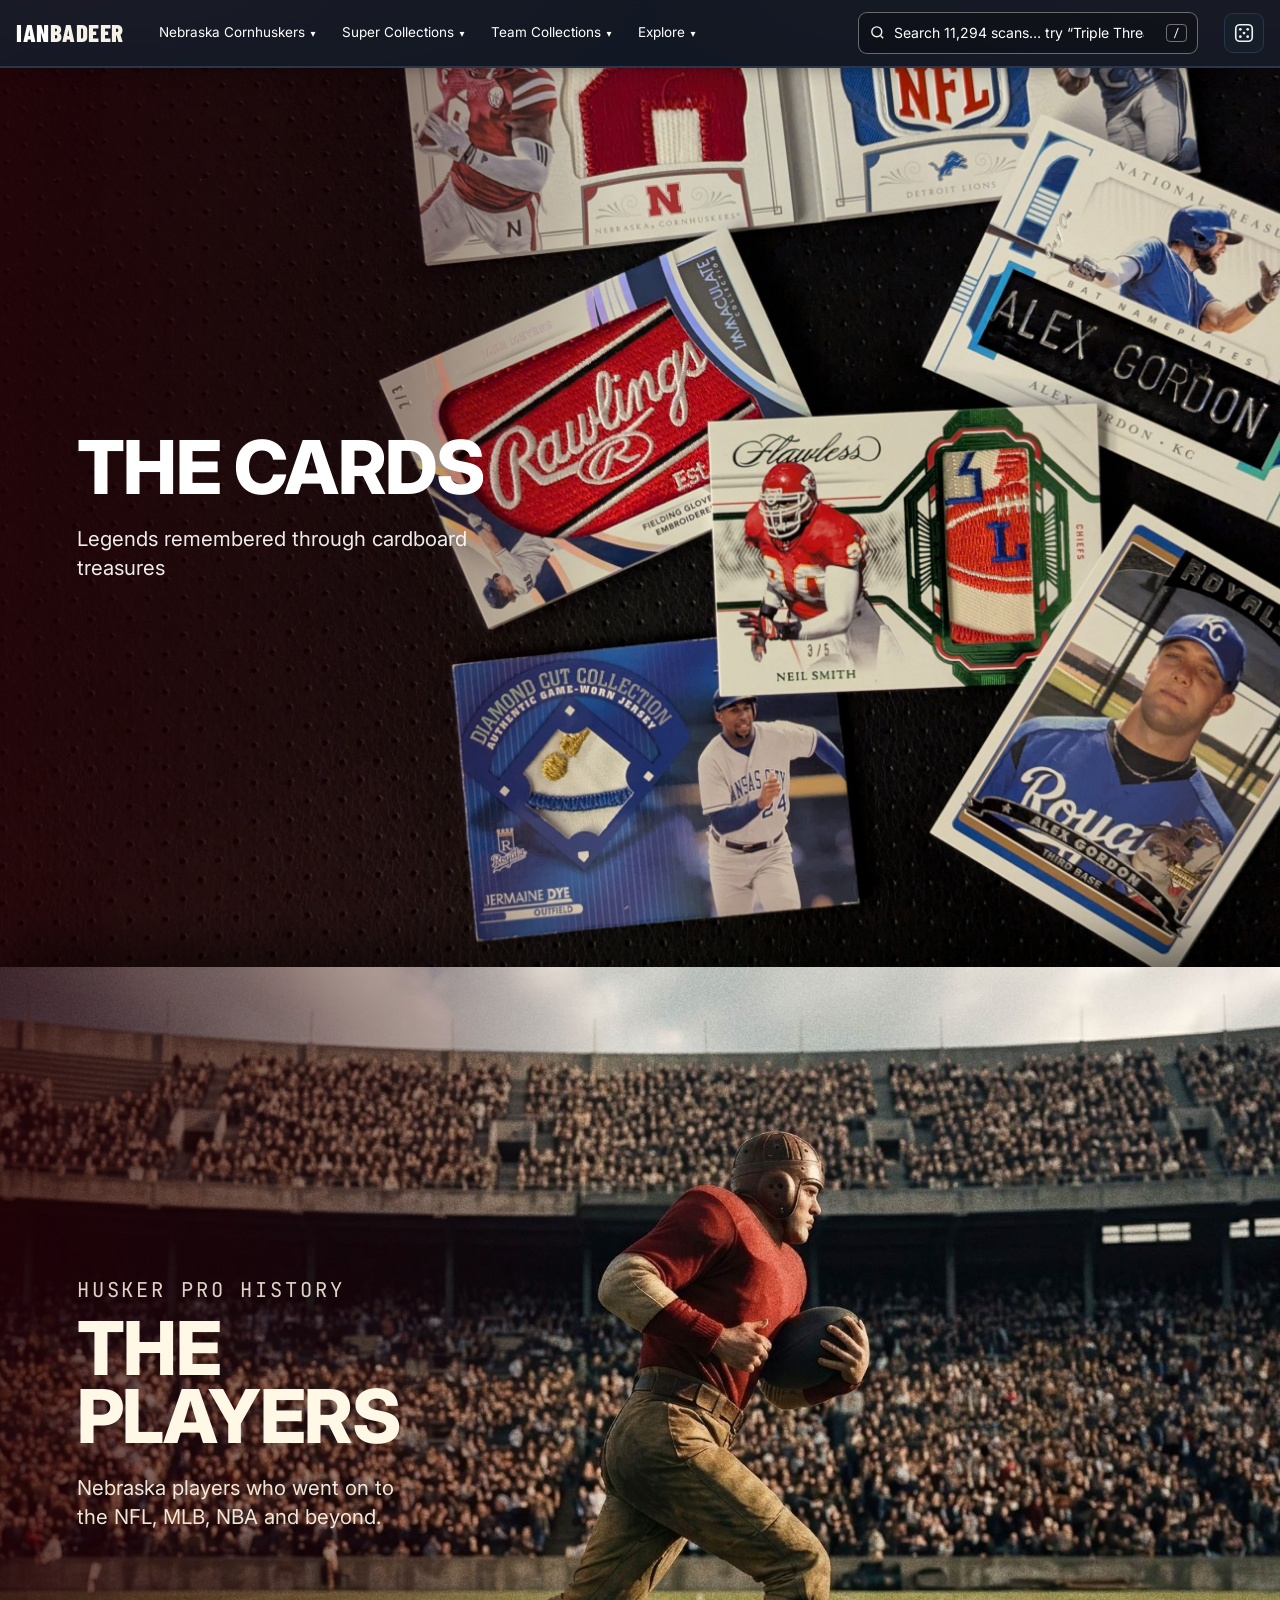
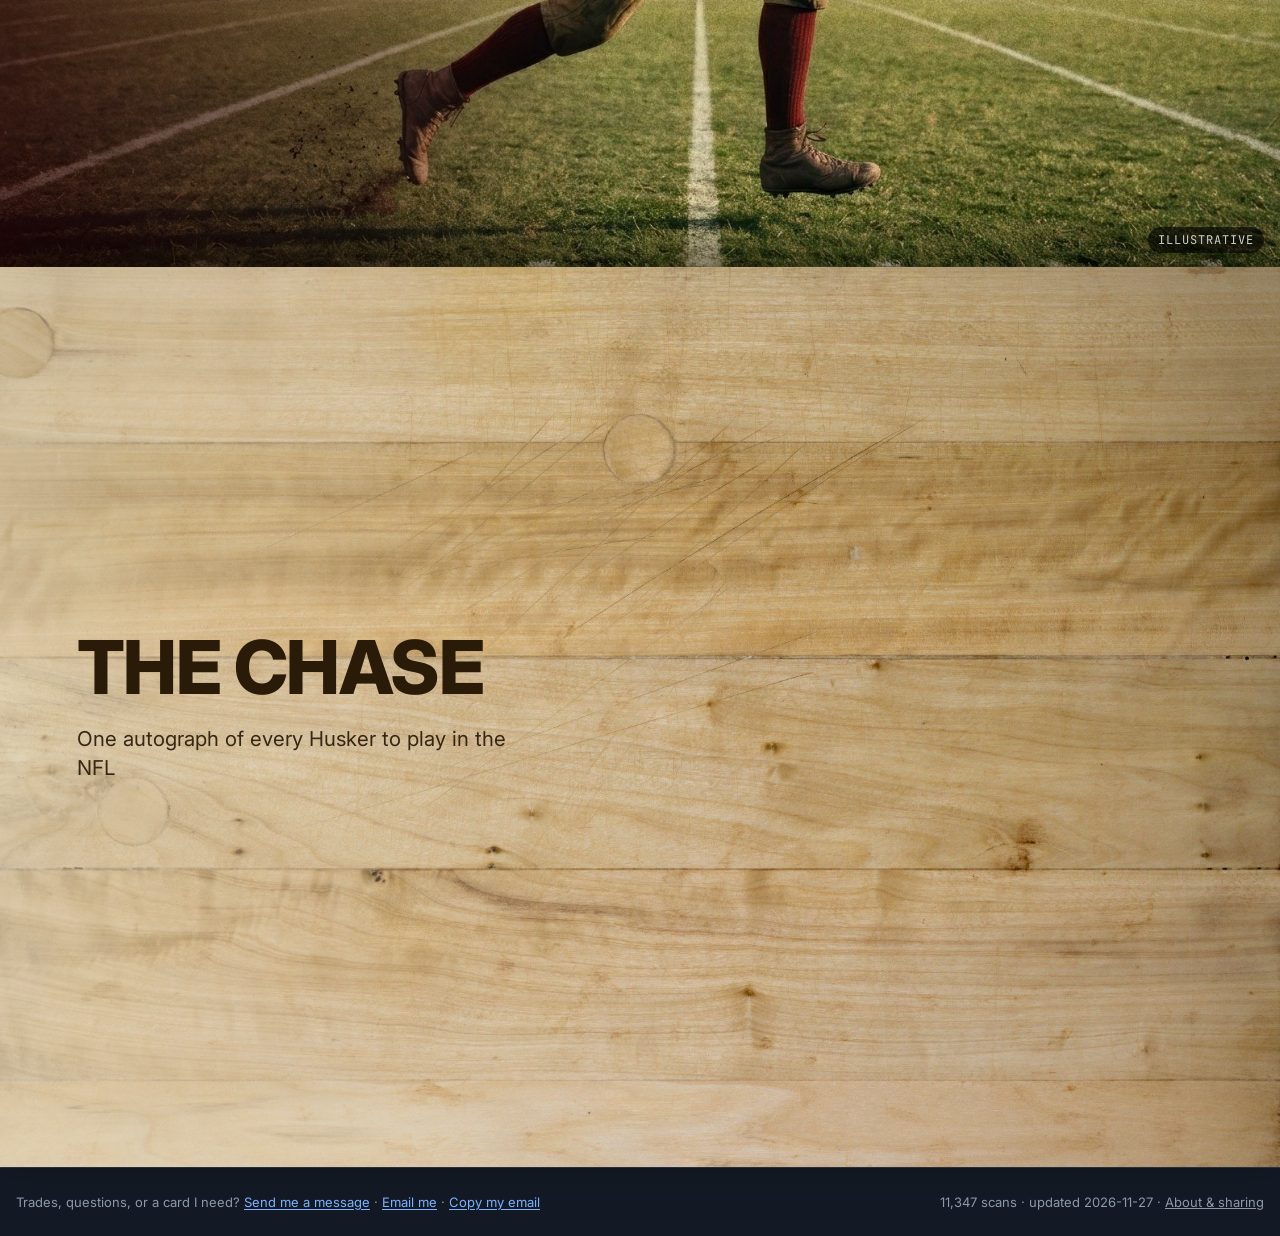
==== index.html @ 50930c46 "Cards tile: sharper photo from Ian's 5649x3020 original (3400px wide) Co-Authored-By: Claude Sonnet " ====
<!doctype html>
<html lang="en" translate="no">
<head>
<meta charset="utf-8">
<script>
  // Every page of the site is this same page at its own address (/player/ricky-simmons/ …), so files load from the
  // site's folder: the root at ianbadeer.com, /cardcollection-site/ on GitHub's address.
  document.write('<base href="' + (location.pathname.indexOf("/cardcollection-site/") === 0 ? "/cardcollection-site/" : "/") + '">');
</script>
<meta name="referrer" content="no-referrer">
<meta name="robots" content="noai, noimageai">
<meta name="viewport" content="width=device-width, initial-scale=1, viewport-fit=cover">
<title>IanBadeer.com</title>
<meta name="description" content="Thousands of high-resolution scans from Ian Badeer's Alex Gordon, Jermaine Dye, Royals and Nebraska Cornhuskers card collections.">
<!-- Link previews (texts, Facebook, Instagram, X). At the ianbadeer.com switch, change these addresses too. -->
<meta property="og:type" content="website">
<meta property="og:site_name" content="IanBadeer.com">
<meta property="og:title" content="IanBadeer.com · Card collection">
<meta property="og:description" content="Thousands of high-resolution scans from Ian Badeer's Alex Gordon and Jermaine Dye Super Collections, and his Nebraska Cornhuskers and Kansas City Royals collections.">
<meta property="og:url" content="https://thatsgoldjerry-900.github.io/cardcollection-site/">
<meta property="og:image" content="https://thatsgoldjerry-900.github.io/cardcollection-site/assets/preview.jpg">
<meta property="og:image:width" content="1200">
<meta property="og:image:height" content="630">
<meta property="og:image:alt" content="IanBadeer.com card collection">
<meta name="twitter:card" content="summary_large_image">
<meta name="theme-color" content="#0a0c12">
<link rel="preconnect" href="https://fonts.googleapis.com">
<link rel="preconnect" href="https://fonts.gstatic.com" crossorigin>
<link rel="preconnect" href="https://lh3.googleusercontent.com">
<link rel="stylesheet" href="https://fonts.googleapis.com/css2?family=Barlow+Condensed:wght@600;700;800&family=Inter:wght@400;500;600&family=JetBrains+Mono:wght@400;500&family=Schibsted+Grotesk:wght@600;700;800&display=swap">
<link rel="preload" href="data/catalog.json" as="fetch" crossorigin>
<link rel="stylesheet" href="assets/style.css?v=20261128p69">
</head>
<body>
<div class="page-bg" aria-hidden="true"><i class="pb-lit"></i></div>
<header class="top">
  <div class="top-in">
    <a class="logo" href="#/">Ian<span>Badeer</span></a>
    <nav class="nav" id="nav" aria-label="Collections"><!-- the menu as it is today, so the header doesn't jump while the site loads; app.js rebuilds it --><button type="button" class="dd-btn" id="dd-btn" data-menu="dd-menu" aria-expanded="false" aria-controls="dd-menu">Nebraska Cornhuskers <span aria-hidden="true">▾</span></button><button type="button" class="dd-btn" data-menu="dd-menu-super" aria-expanded="false" aria-controls="dd-menu-super">Super Collections <span aria-hidden="true">▾</span></button><button type="button" class="dd-btn" data-menu="dd-menu-team" aria-expanded="false" aria-controls="dd-menu-team">Team Collections <span aria-hidden="true">▾</span></button><button type="button" class="dd-btn" data-menu="dd-menu-explore" aria-expanded="false" aria-controls="dd-menu-explore">Explore <span aria-hidden="true">▾</span></button></nav>
    <form class="search" id="search-form" role="search">
      <label for="q" class="sr">Search every card</label>
      <svg viewBox="0 0 24 24" aria-hidden="true"><circle cx="11" cy="11" r="7"/><path d="m20 20-3.5-3.5"/></svg>
      <input id="q" type="search" placeholder="Search 9,000+ cards… try “Triple Threads”" autocomplete="off">
      <kbd>/</kbd>
    </form>
    <a class="picks-link" id="picks-link" href="#/picks" hidden title="My picks"><svg viewBox="0 0 24 24" aria-hidden="true"><path d="M12 3.6l2.6 5.3 5.8.8-4.2 4.1 1 5.8-5.2-2.7-5.2 2.7 1-5.8L3.6 9.7l5.8-.8z"/></svg><b>0</b></a>
    <button type="button" class="dice" id="dice" aria-label="Show me a random card" title="Random card">
      <svg viewBox="0 0 24 24" aria-hidden="true"><rect x="3" y="3" width="18" height="18" rx="4.5"/><circle cx="8" cy="8" r="1.5"/><circle cx="16" cy="8" r="1.5"/><circle cx="12" cy="12" r="1.5"/><circle cx="8" cy="16" r="1.5"/><circle cx="16" cy="16" r="1.5"/></svg>
    </button>
  </div>
</header>
<!-- Phones: once the header scrolls away, this slim bar stays at the top: home, the collection you're in, the search box, random card. -->
<nav class="mbar" id="mbar" aria-label="Quick menu">
  <a class="mb-b" href="#/" aria-label="Home"><svg viewBox="0 0 24 24" aria-hidden="true"><path d="M4 11.2 12 4.5l8 6.7M6.5 9.5V19.5h4.2v-5.2h2.6v5.2h4.2V9.5"/></svg></a>
  <a class="mb-b mb-cat" id="mb-cat" href="#/" hidden></a>
  <button type="button" class="mb-b mb-dice" id="mb-dice" aria-label="Show me a random card"><svg viewBox="0 0 24 24" aria-hidden="true"><rect x="3" y="3" width="18" height="18" rx="4.5"/><circle cx="8" cy="8" r="1.5"/><circle cx="16" cy="8" r="1.5"/><circle cx="12" cy="12" r="1.5"/><circle cx="8" cy="16" r="1.5"/><circle cx="16" cy="16" r="1.5"/></svg></button>
</nav>
<main id="app" tabindex="-1">
<div class="wrap sk" id="sk" aria-busy="true" aria-label="Loading the collection">
  <section class="hero">
    <div>
      <h1>Alex Gordon &amp; Jermaine Dye <em>super collector</em></h1>
    </div>
    <figure class="hero-ph"><img alt="Alex Gordon (left) and Ian Badeer (right) in Nebraska gear" src="assets/hero.webp" srcset="assets/hero-560.webp 560w, assets/hero.webp 1024w" sizes="(max-width: 800px) 320px, 560px"></figure>
  </section>
  <section class="stats"><div class="stat"><span class="sk-b sk-num"></span><span class="sk-b sk-lbl"></span></div><div class="stat"><span class="sk-b sk-num"></span><span class="sk-b sk-lbl"></span></div><div class="stat"><span class="sk-b sk-num"></span><span class="sk-b sk-lbl"></span></div><div class="stat"><span class="sk-b sk-num"></span><span class="sk-b sk-lbl"></span></div><div class="stat"><span class="sk-b sk-num"></span><span class="sk-b sk-lbl"></span></div></section>
  <div class="band"><div class="sec-h"><h2>Newest additions</h2></div><div class="sk-row"><span class="sk-b sk-card"></span><span class="sk-b sk-card"></span><span class="sk-b sk-card"></span><span class="sk-b sk-card"></span><span class="sk-b sk-card"></span><span class="sk-b sk-card"></span><span class="sk-b sk-card"></span><span class="sk-b sk-card"></span></div></div>
</div>
<script>
  // Not the home page: show a plain page outline instead of the home layout.
  if (!/^#?\/?$/.test(location.hash)) document.getElementById("sk").innerHTML = '<span class="sk-b sk-title"></span><span class="sk-b sk-line"></span><span class="sk-b sk-line short"></span><div class="sk-grid"><span class="sk-b sk-card"></span><span class="sk-b sk-card"></span><span class="sk-b sk-card"></span><span class="sk-b sk-card"></span><span class="sk-b sk-card"></span><span class="sk-b sk-card"></span><span class="sk-b sk-card"></span><span class="sk-b sk-card"></span><span class="sk-b sk-card"></span><span class="sk-b sk-card"></span><span class="sk-b sk-card"></span><span class="sk-b sk-card"></span><span class="sk-b sk-card"></span><span class="sk-b sk-card"></span><span class="sk-b sk-card"></span><span class="sk-b sk-card"></span></div>';
</script>
</main>
<footer class="foot" id="foot"></footer>

<div class="viewer" id="viewer" hidden role="dialog" aria-modal="true" aria-label="Card viewer">
  <div class="v-top">
    <button type="button" id="v-back" class="v-ic" aria-label="Back to the cards"><svg viewBox="0 0 24 24" aria-hidden="true"><path d="M15 5l-7 7 7 7"/></svg></button>
    <div class="v-mid"><b id="v-name"></b><span id="v-bio" class="v-bio" hidden>Tap/Click Name to See Bio</span><span id="v-pos"></span></div>
    <div class="v-tools">
      <button type="button" id="v-pick" class="v-ic" aria-label="Add to my picks" aria-pressed="false" hidden><svg viewBox="0 0 24 24" aria-hidden="true"><path d="M12 3.6l2.6 5.3 5.8.8-4.2 4.1 1 5.8-5.2-2.7-5.2 2.7 1-5.8L3.6 9.7l5.8-.8z"/></svg></button>
      <button type="button" id="v-copy" class="v-ic" aria-label="Copy link"><svg viewBox="0 0 24 24" aria-hidden="true"><path d="M10 14a4 4 0 0 0 5.7 0l3-3a4 4 0 0 0-5.7-5.7l-1 1M14 10a4 4 0 0 0-5.7 0l-3 3a4 4 0 0 0 5.7 5.7l1-1"/></svg></button>
      <button type="button" id="v-save" class="v-ic" aria-label="Save image"><svg viewBox="0 0 24 24" aria-hidden="true"><path d="M12 4v11M7 10l5 5 5-5M5 20h14"/></svg></button>
    </div>
  </div>
  <div class="v-bar">
    <div class="v-title" id="v-title"></div>
    <div id="v-have" class="v-have" hidden></div>
    <div id="v-more" class="v-more"></div>
    <div class="v-actions">
      <button type="button" id="v-flip" class="btn" hidden>Show back</button>
      <button type="button" id="v-read" class="btn" hidden aria-expanded="false" aria-controls="v-text">📖 Read the back</button>
      <button type="button" id="v-close" class="btn icon" aria-label="Close">✕</button>
    </div>
  </div>
  <button type="button" class="v-nav prev" id="v-prev" aria-label="Previous card">‹</button>
  <div class="v-stage" id="v-stage"><div class="v-aura" id="v-aura" aria-hidden="true" hidden></div><img id="v-img" alt=""><img id="v-img2" alt="" hidden></div>
  <button type="button" class="v-nav next" id="v-next" aria-label="Next card">›</button>
  <section class="v-text" id="v-text" hidden aria-label="Card back text"></section>
  <div class="v-meta" id="v-meta"></div>
</div>
<script src="assets/app.js?v=20261128w105"></script>
</body>
</html>
---- assets/style.css ----
/* The Vault: a dark gallery that lets the scans carry the color. */
:root{--z:1;
  /* Three layers, each a step lighter: page background, bands and title bar, panels. */
  --bg:#090c11; --band:#0f141c; --head:#131a25; --panel:#161e2a; --panel-2:#1e2836; --line:#29354a; --fg:#eef1f5; --mu:#8f99aa;
  --acc:#7fb2ff; --acc-ink:#0b1220; --royal:#2f6fd6; --husker:#e0283f; --lions:#2b8fd0; --gold:#d4b05a; --good:#5cc98a;
  --f-d:"Barlow Condensed","Arial Narrow",Arial,sans-serif;
  --f-b:Inter,system-ui,-apple-system,"Segoe UI",Roboto,sans-serif;
  --f-m:"JetBrains Mono",ui-monospace,Menlo,Consolas,monospace;
  --gut:max(16px,env(safe-area-inset-left,0px));
  color-scheme:dark;
}
*{box-sizing:border-box}
html{scroll-padding-top:80px}
body{margin:0;background:var(--bg);overflow-x:clip;color:var(--fg);font:15px/1.55 var(--f-b);-webkit-font-smoothing:antialiased}
a{color:inherit}
img{max-width:100%;display:block}
button{font:inherit;color:inherit}
[hidden]{display:none!important}
.sr{position:absolute;width:1px;height:1px;overflow:hidden;clip:rect(0 0 0 0)}
:focus-visible{outline:2px solid var(--acc);outline-offset:2px;border-radius:4px}
h1,h2,h3{font-family:var(--f-d);text-transform:uppercase;letter-spacing:.01em;line-height:1.02;margin:0;text-wrap:balance}
.wrap{max-width:1360px;margin:0 auto;padding-left:var(--gut);padding-right:max(16px,env(safe-area-inset-right,0px))}

/* Header */
.top{position:sticky;top:0;z-index:20;background:rgba(19,26,37,.95);box-shadow:0 1px 0 var(--line),0 8px 24px -16px rgba(0,0,0,.9);border-bottom:1px solid var(--line);padding-top:env(safe-area-inset-top,0px)}
.top-in{max-width:1360px;margin:0 auto;display:flex;align-items:center;gap:14px 26px;flex-wrap:wrap;padding:12px max(16px,env(safe-area-inset-right,0px)) 12px var(--gut)}
.logo{font-family:var(--f-d);font-weight:800;font-size:25px;text-transform:uppercase;text-decoration:none;letter-spacing:.02em;white-space:nowrap}
.logo span{color:var(--acc)}
.nav{display:flex;gap:2px 8px;flex-wrap:wrap;flex:1;min-width:0}
.nav a{font-size:13.5px;color:var(--mu);text-decoration:none;padding:6px 9px;border-radius:6px;white-space:nowrap}
.nav a:hover{color:var(--fg);background:var(--panel)}
.nav a[aria-current="page"]{color:var(--fg);background:var(--panel-2)}
.search{display:flex;align-items:center;gap:8px;background:var(--panel);border:1px solid var(--line);border-radius:9px;padding:0 10px;min-width:min(340px,100%);flex:0 1 340px}
.search:focus-within{border-color:var(--acc)}
.search svg{width:17px;height:17px;fill:none;stroke:var(--mu);stroke-width:2;flex:none}
.search input{flex:1;min-width:0;background:none;border:0;color:var(--fg);font:inherit;font-size:14px;padding:9px 0;outline:none}
.search kbd{font:11px var(--f-m);color:var(--mu);border:1px solid var(--line);border-radius:4px;padding:1px 6px}
@media (max-width:900px){
  .top-in{gap:10px 14px}
  .search{flex:1 1 100%;order:2}.search kbd{display:none}
  .nav{order:3;flex:1 1 100%;flex-wrap:nowrap;overflow-x:auto;scrollbar-width:none;margin:0 -6px}
  .nav::-webkit-scrollbar{display:none}
}

main{min-height:calc(70vh / var(--z));outline:none}
.loading,.empty{color:var(--mu);text-align:center;padding:80px 16px}

/* Home */
.hero{display:grid;grid-template-columns:minmax(0,1.25fr) minmax(0,.75fr);gap:40px;align-items:center;padding-block:44px 36px}
.hero .kick{font:12px var(--f-m);letter-spacing:.1em;text-transform:uppercase;color:var(--gold)}
.hero h1{font-size:clamp(32px,calc(5vw / var(--z)),62px);font-weight:800;margin:10px 0 16px}
.hero h1 em{font-style:normal;color:var(--acc)}
.hero p{color:#c3cad6;max-width:62ch;margin:0 0 18px}
.pills{display:flex;flex-wrap:wrap;gap:8px}
.pill{font-size:13px;text-decoration:none;border:1px solid var(--line);border-radius:99px;padding:6px 13px;color:var(--fg);background:var(--panel)}
.pill:hover{border-color:var(--acc)}
.feat{justify-self:center;width:min(320px,100%);text-align:center;text-decoration:none;display:flex;flex-direction:column;gap:12px}
.feat .ph{aspect-ratio:5/7;border-radius:10px;overflow:hidden;background:var(--panel);box-shadow:0 30px 60px -25px rgba(0,0,0,.8),0 0 0 1px var(--line);transform:rotate(2.5deg);transition:transform .3s}
.feat:hover .ph{transform:rotate(0) scale(1.02)}
.feat .ph img{width:100%;height:100%;object-fit:contain}
.feat small{color:var(--mu);font-size:12.5px}
.stats{display:grid;grid-template-columns:repeat(auto-fit,minmax(150px,1fr));gap:1px;background:var(--line);border:1px solid var(--line);border-radius:12px;overflow:hidden;margin-bottom:44px}
.stat{background:var(--panel);padding:16px 18px}
.stat b{display:block;font:700 34px/1 var(--f-d);font-variant-numeric:tabular-nums}
.stat span{font-size:12.5px;color:var(--mu)}
.sec-h{display:flex;justify-content:space-between;align-items:baseline;gap:12px;margin:0 0 22px;flex-wrap:wrap}
.sec-h h2{font-size:30px}
.sec-h a{font-size:13px;color:var(--acc);text-decoration:none}
.tiles{display:grid;grid-template-columns:repeat(auto-fill,minmax(280px,1fr));gap:16px;margin-bottom:56px}
.tile{position:relative;display:flex;flex-direction:column;gap:12px;text-decoration:none;background:var(--panel);border:1px solid var(--line);border-radius:12px;padding:16px;overflow:hidden;transition:border-color .2s}
.tile:hover{border-color:var(--tc,var(--acc))}
.tile .fan{display:flex;height:150px;align-items:flex-end;padding-left:6px}
.tile .fan img{width:96px;aspect-ratio:5/7;object-fit:cover;border-radius:5px;margin-left:-38px;box-shadow:0 8px 18px -8px rgba(0,0,0,.9);background:var(--panel-2);transition:transform .25s}
.tile .fan img:first-child{margin-left:0}
.tile .fan img:nth-child(1){transform:rotate(-7deg)}.tile .fan img:nth-child(2){transform:rotate(-2deg) translateY(-6px)}
.tile .fan img:nth-child(3){transform:rotate(3deg) translateY(-8px)}.tile .fan img:nth-child(4){transform:rotate(8deg) translateY(-2px)}
.tile:hover .fan img{transform:none}
.tile h3{font-size:24px;font-family:"Schibsted Grotesk",var(--f-d);font-weight:800;letter-spacing:-.01em}
.tile .tm{display:flex;justify-content:space-between;font-size:12.5px;color:var(--mu);font-family:var(--f-m)}
.bar{height:6px;background:var(--panel-2);border-radius:99px;overflow:hidden}
.bar i{display:block;height:100%;background:var(--tc,var(--acc));border-radius:99px}
.c-royal{--tc:var(--royal)}.c-husker{--tc:var(--husker)}.c-lions{--tc:var(--lions)}.c-gold{--tc:var(--gold)}

/* Collection */
.coll{display:grid;grid-template-columns:230px minmax(0,1fr);gap:32px;padding-block:28px 60px}
.side{position:sticky;top:84px;align-self:start;display:flex;flex-direction:column;gap:22px;max-height:calc(calc(100vh / var(--z)) - 100px);overflow:auto}
.side h4{margin:0 0 8px;font:600 11px var(--f-b);letter-spacing:.09em;text-transform:uppercase;color:var(--mu)}
.side ul{list-style:none;margin:0;padding:0;display:flex;flex-direction:column;gap:1px}
.side a{display:flex;justify-content:space-between;gap:8px;text-decoration:none;font-size:14px;color:var(--mu);padding:6px 10px;border-radius:6px}
.side a:hover{background:var(--panel);color:var(--fg)}
.side a[aria-current="true"]{background:var(--panel-2);color:var(--fg);font-weight:600}
.side a span{font:12px var(--f-m)}
.c-head{display:flex;flex-direction:column;gap:12px;margin-bottom:20px}
.c-head .kick{font:12px var(--f-m);color:var(--mu);letter-spacing:.06em;text-transform:uppercase}
.c-head h1{font-size:clamp(36px,calc(5vw / var(--z)),56px);font-weight:800}
.c-head p{color:#c3cad6;max-width:70ch;margin:0}
.c-head .prog{display:flex;align-items:center;gap:14px;max-width:520px}
.c-head .prog b{font:800 34px/1 var(--f-d);color:var(--tc,var(--acc))}
.c-head .prog .bar{flex:1;height:8px}
.c-head .prog small{color:var(--mu);font-size:12.5px;white-space:nowrap}
.tools{display:flex;flex-wrap:wrap;gap:10px;align-items:center;justify-content:space-between;padding:12px 0;border-block:1px solid var(--line);margin-bottom:18px;position:sticky;top:61px;z-index:5;background:var(--bg)}
.chips{display:flex;flex-wrap:wrap;gap:7px}
.chip{font-size:12.5px;border:1px solid var(--line);background:none;border-radius:99px;padding:5px 12px;color:var(--mu);cursor:pointer}
.chip:hover{color:var(--fg);border-color:var(--mu)}
.chip[aria-pressed="true"]{background:var(--acc);border-color:var(--acc);color:var(--acc-ink);font-weight:600}
.tools-r{display:flex;align-items:center;gap:12px;font-size:12.5px;color:var(--mu)}
.tools-r .count{font-family:var(--f-m)}
select{background:var(--panel);color:var(--fg);border:1px solid var(--line);border-radius:7px;padding:6px 8px;font:inherit;font-size:13px}
.mgroups{display:none}
@media (max-width:860px){
  .coll{grid-template-columns:1fr}.side{display:none}
  .mgroups{display:flex;gap:6px;overflow-x:auto;padding-bottom:4px;margin-bottom:6px}
  .mgroups a{flex:none;font-size:13px;text-decoration:none;border:1px solid var(--line);border-radius:7px;padding:6px 11px;color:var(--mu)}
  .mgroups a[aria-current="true"]{color:var(--fg);background:var(--panel-2)}
}

/* Card grid */
.grid{display:grid;grid-template-columns:repeat(auto-fill,minmax(168px,1fr));gap:22px 16px}
.grid.small{grid-template-columns:repeat(auto-fill,minmax(140px,1fr))}
.cd{display:flex;flex-direction:column;gap:8px;text-decoration:none;cursor:pointer;background:none;border:0;padding:0;text-align:left}
.cd .ph{position:relative;aspect-ratio:5/7;border-radius:7px;overflow:hidden;background:var(--panel);box-shadow:0 0 0 1px var(--line);transition:transform .18s, box-shadow .18s}
.cd:hover .ph,.cd:focus-visible .ph{transform:translateY(-3px);box-shadow:0 0 0 1px var(--acc),0 14px 26px -14px rgba(0,0,0,.9)}
.cd .ph img{width:100%;height:100%;object-fit:contain;opacity:0;transition:opacity .3s}
.cd .ph img.ok{opacity:1}
.cd .badges{position:absolute;top:6px;left:6px;right:6px;display:flex;flex-direction:column;align-items:flex-start;gap:3px;pointer-events:none}
.bd{font:600 10.5px/1.25 var(--f-m);padding:2px 5px;border-radius:3px;background:rgba(8,12,18,.82);color:#fff;letter-spacing:.02em;white-space:nowrap}
.bd.one{background:var(--gold);color:#1a1405}.bd.auto{background:#3b6fd8}.bd.new{background:var(--good);color:#06210f}.cd .badges .bd.back{position:absolute;top:0;right:0}
.cd .cap{font-size:12px;color:var(--mu);line-height:1.35;min-width:0}
.cd .cap b{display:block;color:var(--fg);font-weight:500;font-size:13px;margin-bottom:1px}
.cd .cap .par{color:var(--acc)}
.sentinel{height:1px}
mark{background:rgba(127,178,255,.25);color:inherit;border-radius:2px}

.foot{border-top:1px solid var(--line);background:var(--head);color:var(--mu);font-size:13px}
.foot .wrap{display:flex;flex-wrap:wrap;justify-content:space-between;gap:10px;padding-block:24px}
.foot .email{font-family:var(--f-m);color:var(--fg);user-select:all}

/* Viewer */
.viewer{position:fixed;inset:0;z-index:50;background:#05070a;display:grid;grid-template-columns:64px 1fr 64px;grid-template-rows:auto 1fr auto;padding:env(safe-area-inset-top,0px) env(safe-area-inset-right,0px) env(safe-area-inset-bottom,0px) env(safe-area-inset-left,0px)}
.viewer{grid-template-rows:auto auto 1fr auto;top:var(--bar-h,0px);padding-top:0}
.top{z-index:60}.dd-menu{z-index:70}
.v-top{grid-column:1/-1;display:grid;grid-template-columns:auto 1fr auto;align-items:center;gap:8px;padding:8px 10px;border-bottom:1px solid var(--line);background:transparent}
.v-ic{width:42px;height:42px;display:grid;place-items:center;border-radius:50%;border:0;background:rgba(255,255,255,.08);color:var(--fg);cursor:pointer;transition:background .15s}
.v-ic:hover,.v-ic:focus-visible{background:rgba(255,255,255,.16)}
.v-ic svg{width:22px;height:22px;fill:none;stroke:currentColor;stroke-width:2.2;stroke-linecap:round;stroke-linejoin:round}
.v-mid{min-width:0;text-align:center;line-height:1.25}
.v-mid b{display:block;font-size:15px;white-space:nowrap;overflow:hidden;text-overflow:ellipsis}
.v-mid span{font-size:12px;color:var(--mu)}
.v-tools{display:flex;gap:6px}
.v-ic{position:relative}.v-ic[data-tip]::after{content:attr(data-tip);position:absolute;top:calc(100% + 6px);right:0;white-space:nowrap;background:var(--panel-2);border:1px solid var(--line);border-radius:6px;padding:4px 8px;font-size:12px;z-index:5}
#v-close{display:none}
.v-bar{grid-column:1/-1;display:flex;justify-content:space-between;align-items:center;gap:12px;padding:12px 16px;flex-wrap:wrap}
.v-title{font-size:15px;font-weight:600;min-width:0;flex:1 1 300px}
.v-title small{display:block;font-weight:400;color:var(--mu);font-size:13px}
.v-actions{display:flex;gap:8px;flex-wrap:wrap}
.btn{background:var(--panel-2);border:1px solid var(--line);border-radius:8px;padding:7px 12px;font-size:13px;cursor:pointer;text-decoration:none;white-space:nowrap}
.btn:hover{border-color:var(--acc)}
.btn.icon{width:36px;padding:7px 0;text-align:center}
.v-stage{grid-column:2;grid-row:3;display:flex;align-items:center;justify-content:center;min-height:0;min-width:0;padding:8px;overflow:hidden;touch-action:pan-y}
.v-stage img{max-height:100%;max-width:100%;object-fit:contain;border-radius:6px;cursor:zoom-in;transition:transform .2s}
.v-stage.pair{gap:24px}
.v-stage.pair img{max-width:calc(50% - 12px)}
.v-stage.zoom{overflow:auto;cursor:zoom-out;align-items:flex-start;justify-content:flex-start}
.v-stage.zoom img{max-height:none;max-width:none;width:auto!important;height:auto!important;cursor:zoom-out}
.v-nav{grid-row:3;background:none;border:0;color:var(--fg);font-size:46px;cursor:pointer;opacity:.6}
.v-nav:hover{opacity:1}
.v-nav.prev{grid-column:1}.v-nav.next{grid-column:3}
.v-meta{grid-column:1/-1;display:flex;flex-wrap:wrap;gap:8px;justify-content:center;padding:10px 16px 16px;font-size:12.5px;color:var(--mu)}
.v-meta .bd{font-size:13px;padding:3px 8px}
@media (max-width:700px){.viewer{grid-template-columns:0 1fr 0}
  .v-nav{position:absolute;top:50%;z-index:3;width:40px;height:40px;margin-top:-20px;border-radius:50%;background:rgba(0,0,0,.55);font-size:28px;line-height:1;opacity:.85;padding:0 0 3px}
  .v-nav.prev{left:6px}.v-nav.next{right:6px}
  .v-title{font-size:0;flex-basis:100%}.v-title small{font-size:12.5px}
  .viewer.focus .v-top,.viewer.focus .v-bar,.viewer.focus .v-meta,.viewer.focus .v-nav{display:none}
  .viewer.focus .v-stage{grid-row:1/-1}
  .v-bar{padding:10px 12px;gap:8px}.v-title{flex-basis:100%}
  .viewer .v-more,.viewer .v-actions{flex-wrap:nowrap;overflow-x:auto;max-width:100%;scrollbar-width:none;margin:0}.viewer .v-more .btn{white-space:nowrap}
  .v-bar .btn{padding:6px 10px;font-size:12.5px}
  /* Fixed spots: every control keeps its place from card to card (hidden ones keep their space). */
  .v-top{min-height:48px;padding:0 8px;gap:4px}
  .v-top .v-ic{width:38px;height:38px}
  .v-tools{gap:2px}
  .v-top .v-ic[hidden]{display:grid;visibility:hidden}
  .v-mid{height:48px;overflow:hidden;display:flex;flex-direction:column;justify-content:center}
  #v-bio[hidden]{display:block;visibility:hidden}
  .v-title{min-height:18px}.v-title small{white-space:nowrap;overflow:hidden;text-overflow:ellipsis}
  .viewer .v-more{min-height:34px}
  .viewer .v-more [data-more]{display:none}
  .viewer .v-actions{min-height:34px}
  .viewer .v-actions .btn[hidden]{display:block;visibility:hidden}
  .viewer .v-actions .btn:not(.icon){flex:1 1 0;min-width:0}
  .v-nav{position:absolute;top:50%}}

@media (max-width:800px){.hero{grid-template-columns:1fr;gap:26px;padding-block:28px}.feat{width:min(230px,70%)}}
@media (prefers-reduced-motion:reduce){*{transition:none!important}}

/* Husker checklist */
.ck{padding-block:28px 64px}
.ck-cats{display:grid;grid-template-columns:repeat(auto-fill,minmax(190px,1fr));gap:10px;margin:8px 0 24px}
.ck-cat{display:flex;flex-direction:column;gap:6px;text-align:left;background:var(--panel);border:1px solid var(--line);border-radius:10px;padding:12px 14px;cursor:pointer}
.ck-cat:hover{border-color:var(--mu)}
.ck-cat[aria-selected="true"]{border-color:var(--husker);background:var(--panel-2)}
.ck-cat b{font:700 18px/1.1 var(--f-d);text-transform:uppercase;letter-spacing:.01em}
.ck-cat .sub{font-size:11.5px;color:var(--mu);line-height:1.3;min-height:1.3em}
.ck-cat .num{font:12px var(--f-m);color:var(--mu)}
.ck-body{display:grid;grid-template-columns:minmax(0,1fr) 240px;gap:28px}
.ck .tools{position:static}
.ck .count{white-space:nowrap}
.ck-q{background:var(--panel);border:1px solid var(--line);border-radius:7px;color:var(--fg);font:inherit;font-size:13px;padding:6px 10px;width:200px}
.ck-table{overflow-x:auto}
.ck table{width:100%;border-collapse:collapse;font-size:14px}
.ck th{text-align:left;font:600 11px var(--f-b);letter-spacing:.07em;text-transform:uppercase;color:var(--mu);padding:8px 10px;border-bottom:1px solid var(--line)}
.ck td{padding:8px 10px;border-bottom:1px solid var(--line);vertical-align:middle}
.ck td.nm{font-weight:600}
.ck tr.need td.nm{color:#c3cad6;font-weight:500}
.ck tr.grp th{font:700 16px var(--f-d);color:var(--fg);padding-top:22px}
.ck td.sc{text-align:right;white-space:nowrap}
.st{font:600 11px var(--f-m);padding:3px 8px;border-radius:99px;white-space:nowrap}
.st.have{background:rgba(92,201,138,.16);color:var(--good)}
.st.need{background:rgba(224,40,63,.16);color:#ff6b7d}
.btn.sm{padding:4px 10px;font-size:12px}
.ck-side h4{margin:0 0 12px;font:600 11px var(--f-b);letter-spacing:.09em;text-transform:uppercase;color:var(--mu)}
.ck-side{display:flex;flex-direction:column;gap:10px;align-self:start;position:sticky;top:84px}
.ty{display:grid;grid-template-columns:1fr auto;gap:4px 8px;font-size:13px}
.ty .tn{font:12px var(--f-m);color:var(--mu)}
.ty .bar{grid-column:1/-1;height:5px}
@media (max-width:900px){.ck-body{grid-template-columns:1fr}.ck-side{position:static}}
@media (max-width:640px){.ck .opt{display:none}.ck-q{width:100%}.ck .tools-r{flex:1 1 100%}.ck-cats{grid-template-columns:repeat(2,minmax(0,1fr))}}

/* NFL Tier 1 hub */
.hub{padding-block:28px 64px}
.hub .tools{position:static}
.hub-list{list-style:none;margin:0;padding:0;display:grid;grid-template-columns:repeat(auto-fill,minmax(340px,1fr));gap:10px}
.hub-row{display:flex;gap:14px;align-items:center;background:var(--panel);border:1px solid var(--line);border-radius:10px;padding:10px;min-width:0}
.hub-row.need{background:none}
.hub-ph{flex:none;width:72px;aspect-ratio:5/7;border-radius:5px;overflow:hidden;background:var(--panel-2);border:0;padding:0;cursor:zoom-in}
.hub-ph img{width:100%;height:100%;object-fit:cover;opacity:0;transition:opacity .3s}
.hub-ph img.ok{opacity:1}
.hub-ph.none{display:flex;align-items:center;justify-content:center;text-align:center;font:600 10px var(--f-m);color:var(--mu);padding:4px;cursor:default;border:1px dashed var(--line);background:none}
.hub-info{min-width:0;display:flex;flex-direction:column;gap:4px}
.hub-name{font-weight:600;font-size:15px;color:var(--acc);text-decoration:none}
.hub-name:hover{text-decoration:underline}
.hub-name.plain{color:var(--fg)}
.hub-row.need .hub-name.plain{color:#c3cad6;font-weight:500}
.hub-meta{font-size:12.5px;color:var(--mu)}
.hub-meta2{display:flex;gap:8px;align-items:center;font-size:12px;color:var(--mu)}
/* Player page */
.pl{padding-block:24px 64px}
.back{display:inline-block;color:var(--acc);text-decoration:none;font-size:13.5px;margin-bottom:18px}
.pl-top{display:grid;grid-template-columns:minmax(220px,340px) minmax(0,1fr);gap:40px;align-items:start}
.pl-card{display:flex;flex-direction:column;gap:8px}
.pl-card small{color:var(--mu);font-size:12px}
.pl-ph{display:block;width:100%;aspect-ratio:5/7;border-radius:10px;overflow:hidden;background:var(--panel);border:0;padding:0;cursor:zoom-in;box-shadow:0 0 0 1px var(--line),0 30px 50px -30px rgba(0,0,0,.9)}
.pl-ph img{width:100%;height:100%;object-fit:contain;opacity:0;transition:opacity .3s}
.pl-ph img.ok{opacity:1}
.pl-ph.none{display:flex;flex-direction:column;align-items:center;justify-content:center;gap:10px;text-align:center;padding:20px;border:1px dashed var(--line);box-shadow:none;cursor:default;color:var(--mu)}
.pl-main{min-width:0;display:flex;flex-direction:column;gap:14px}
.pl-main .kick{font:12px var(--f-m);letter-spacing:.08em;text-transform:uppercase;color:var(--husker)}
.pl-main h1{font-size:clamp(40px,calc(6vw / var(--z)),68px);font-weight:800}
.pl-badges{display:flex;gap:8px;flex-wrap:wrap;align-items:center}
.statlink{align-self:flex-start;display:inline-flex;align-items:center;gap:6px;padding:9px 16px;border-radius:999px;background:var(--husker);color:#fff;font-weight:600;font-size:14px;text-decoration:none}
.statlink:hover{filter:brightness(1.12)}
.facts{display:grid;grid-template-columns:repeat(auto-fill,minmax(180px,1fr));gap:1px;background:var(--line);border:1px solid var(--line);border-radius:10px;overflow:hidden;margin:4px 0}
.facts div{background:var(--panel);padding:10px 14px}
.facts dt{font:600 10.5px var(--f-b);letter-spacing:.08em;text-transform:uppercase;color:var(--mu)}
.facts dd{margin:3px 0 0;font-size:14px;white-space:pre-line}
.bio p{margin:0 0 12px;color:#c3cad6;max-width:70ch}
.muted{color:var(--mu)}
.pl-grid{display:grid;grid-template-columns:repeat(auto-fit,minmax(300px,1fr));gap:20px;margin-top:36px}
.pl-grid section{background:var(--panel);border:1px solid var(--line);border-radius:12px;padding:18px 20px;min-width:0}
.pl-grid h2,.more-h{font-size:22px;margin-bottom:12px}
.more-h{margin-top:40px}
.kv{width:100%;border-collapse:collapse;font-size:14px}
.kv th{text-align:left;font-weight:500;color:var(--mu);padding:6px 10px 6px 0;vertical-align:top;white-space:nowrap}
.kv td{padding:6px 0;text-align:right;font-variant-numeric:tabular-nums}
.kv tr+tr th,.kv tr+tr td{border-top:1px solid var(--line)}
ul.plain{margin:0;padding-left:18px;display:flex;flex-direction:column;gap:6px;font-size:14px}
.note{font-size:12px;color:var(--mu);margin:10px 0 0}
.credit{margin-top:40px;font-size:12.5px;color:var(--mu)}
.credit a{color:var(--acc)}
@media (max-width:760px){.pl-top{grid-template-columns:1fr;gap:20px}.pl-card{max-width:260px}.hub-list{grid-template-columns:1fr}}

.pl-grid .wide-sec{grid-column:1/-1}
.ct-wrap{overflow-x:auto;margin-bottom:14px}
.ct{border-collapse:collapse;font-size:13px;min-width:100%;font-variant-numeric:tabular-nums}
.ct th{font:600 11px var(--f-b);letter-spacing:.05em;text-transform:uppercase;color:var(--mu);padding:6px 10px;border-bottom:1px solid var(--line);text-align:center;white-space:nowrap}
.ct td{padding:6px 10px;border-bottom:1px solid var(--line);text-align:center;white-space:nowrap}
.ct td:first-child,.ct th:first-child{text-align:left}
.ct tr.tot td{font-weight:700;color:var(--fg);border-top:1px solid var(--mu)}
.hub-name.nobio{color:var(--fg)}
.hub-row.need .hub-name.nobio{color:#c3cad6;font-weight:500}
/* Newest additions: a slowly scrolling strip that pauses under the mouse or keyboard */
.mq{position:relative;overflow:hidden;margin:0 calc(-1 * var(--gut)) 44px;padding:6px var(--gut) 10px}
/* Soft fade at both edges, drawn as still overlays (a mask on the moving strip made it redraw every frame) */
.mq::before,.mq::after{content:"";position:absolute;top:0;bottom:0;width:4%;min-width:18px;z-index:2;pointer-events:none}
.mq::before{left:0;background:linear-gradient(90deg,var(--bg),transparent)}.mq::after{right:0;background:linear-gradient(270deg,var(--bg),transparent)}
.mq-track{display:flex;gap:16px;width:max-content;animation:mq var(--dur,160s) linear infinite;animation-play-state:paused;will-change:transform;backface-visibility:hidden;contain:layout style}
.mq.ready .mq-track{animation-play-state:running}
.mq-dup{display:flex;gap:16px}
.mq.ready:hover .mq-track,.mq.ready:focus-within .mq-track{animation-play-state:paused}
.mq .cd{width:150px;flex:none}
/* translate3d keeps Firefox on its smooth (compositor) path */
@keyframes mq{from{transform:translate3d(0,0,0)}to{transform:translate3d(calc(-50% - 8px),0,0)}}
@media (prefers-reduced-motion:reduce){.mq{overflow-x:auto}.mq::before,.mq::after{display:none}.mq-track{animation:none}.mq-dup{display:none}}
/* Player pages offered in search results */
.pmatch{margin:0 0 22px}
.pmatch h4{font:12px var(--f-m);letter-spacing:.1em;text-transform:uppercase;color:var(--mu);margin:0 0 10px}
.pm-list{display:grid;grid-template-columns:repeat(auto-fill,minmax(260px,1fr));gap:10px}
.pm{display:flex;align-items:center;gap:12px;padding:8px 14px 8px 8px;background:var(--panel);border:1px solid var(--line);border-left:3px solid var(--husker);border-radius:10px;text-decoration:none;color:var(--fg)}
.pm:hover,.pm:focus-visible{border-color:var(--husker);background:var(--panel-2)}
.pm-ph{width:40px;aspect-ratio:5/7;border-radius:4px;overflow:hidden;background:var(--panel-2);flex:none}
.pm-ph img{width:100%;height:100%;object-fit:cover;opacity:0;transition:opacity .3s}.pm-ph img.ok{opacity:1}
.pm-t{display:flex;flex-direction:column;min-width:0;flex:1}.pm-t b{font-weight:600}.pm-t small{color:var(--mu);font-size:12px}
.pm-go{color:var(--husker);font-weight:700}
.ck-others{display:flex;flex-wrap:wrap;gap:8px 20px;margin:-6px 0 20px;font-size:14px}
.ck-others a{color:var(--acc);text-decoration:none}.ck-others a:hover{text-decoration:underline}
.ck-body.solo{grid-template-columns:minmax(0,1fr)}
/* Husker Autographs dropdown in the header */
.dd-btn{font:inherit;font-size:13.5px;color:var(--mu);background:none;border:0;padding:6px 9px;border-radius:6px;white-space:nowrap;cursor:pointer}
.dd-btn span{font-size:10px;margin-left:2px}
.dd-btn:hover,.dd-btn[aria-expanded="true"]{color:var(--fg);background:var(--panel)}
.dd-btn.on{color:var(--fg);background:var(--panel-2)}
.dd-menu{position:fixed;z-index:40;min-width:250px;display:flex;flex-direction:column;padding:6px;background:var(--panel);border:1px solid var(--line);border-radius:10px;box-shadow:0 18px 40px -12px rgba(0,0,0,.8)}
.dd-menu a{font-size:14px;color:var(--fg);text-decoration:none;padding:9px 12px;border-radius:6px;white-space:nowrap}
.dd-menu a:hover,.dd-menu a:focus-visible{background:var(--panel-2)}
.dd-menu a[aria-current="page"]{background:var(--panel-2);box-shadow:inset 3px 0 0 var(--husker)}
.dd-menu a.sep{border-top:1px solid var(--line);border-radius:0 0 6px 6px;margin-top:4px;padding-top:11px}
.hero p a.inl{color:var(--acc);text-decoration:underline;text-underline-offset:3px}
.story{display:flex;flex-direction:column;gap:12px;max-width:70ch;padding:4px 0 6px 18px;border-left:3px solid var(--husker)}
.story p{color:#dfe4ec;margin:0;font-size:16px;line-height:1.6}
.ck td.nm a.pl-link{color:inherit;text-decoration:underline;text-decoration-color:var(--line);text-underline-offset:3px}
.ck td.nm a.pl-link:hover{color:var(--acc);text-decoration-color:currentColor}
.pc-link{margin:28px 0 0;font-size:16px}.pc-link a{color:var(--acc);font-weight:600;text-decoration:none}.pc-link a:hover{text-decoration:underline}

/* Phones: the Nebraska Cornhuskers menu stands out in the scrolling menu, with a fade hinting there is more */
@media (max-width:900px){
  .nav .dd-btn{color:var(--fg);background:var(--panel)}
  .nav{-webkit-mask-image:linear-gradient(90deg,#000 85%,transparent);mask-image:linear-gradient(90deg,#000 85%,transparent);padding-right:24px}
}
/* Landscape cards get a landscape frame */
.pl-ph.land,.feat .ph.land{aspect-ratio:7/5}
.feat .ph.land{transform:rotate(1.5deg)}
@media (max-width:760px){.pl-card{max-width:100%}.pl-ph{max-height:calc(62vh / var(--z))}.pl-ph:not(.land){max-width:300px}}
/* The NFL list story shows its first paragraph on phones until "Read the full story" */
.story-more{display:none;align-self:flex-start;background:none;border:0;padding:0;color:var(--acc);font:inherit;font-size:15px;font-weight:600;cursor:pointer}
@media (max-width:760px){.story.short p:not(:first-child){display:none}.story.short .story-more{display:block}}
/* Home stats: a link stat, and no empty half-row on phones */
.stat.link{text-decoration:none;color:inherit;transition:background .15s}
.stat.link:hover{background:var(--panel-2)}
.stat.link span{color:var(--acc)}
.stats .stat:last-child:nth-child(odd){grid-column:1/-1}
@media (min-width:801px){.stats .stat:last-child:nth-child(odd){grid-column:auto}}
/* Customs page: photos with the players (rotating strip) and videos */
.players{margin:4px 0 8px}
.sub-h{font-size:24px;margin:8px 0 14px}
.mq.photos{margin-bottom:30px}
.ph-tile{position:relative;flex:none;height:250px;border:0;padding:0;border-radius:10px;overflow:hidden;background:var(--panel);cursor:zoom-in;box-shadow:0 0 0 1px var(--line)}
.ph-tile img{height:100%;width:auto;min-width:210px;max-width:520px;object-fit:cover;display:block;opacity:0;transition:opacity .3s}
.ph-tile img.ok{opacity:1}
.ph-tile span{position:absolute;left:0;right:0;bottom:0;padding:28px 12px 10px;background:linear-gradient(transparent,rgba(0,0,0,.85))}
.ph-tile span em{font-style:normal;font-size:13.5px;font-weight:600;line-height:1.3;text-align:left;color:#fff;display:-webkit-box;-webkit-line-clamp:2;-webkit-box-orient:vertical;overflow:hidden}
.ph-tile:hover,.ph-tile:focus-visible{box-shadow:0 0 0 2px var(--gold)}
.vids{display:grid;grid-template-columns:repeat(auto-fit,minmax(min(100%,340px),1fr));gap:20px;margin:0 0 34px}
.vid{margin:0;display:flex;flex-direction:column;gap:8px}
.vid-frame{aspect-ratio:16/9;border-radius:10px;overflow:hidden;background:var(--panel);box-shadow:0 0 0 1px var(--line)}
.vid-frame iframe{width:100%;height:100%;border:0;display:block}
.vid figcaption{font-size:14px;color:#c3cad6}
@media (max-width:700px){.ph-tile{height:190px}}

/* A full-width band behind a home page section, so sections don't run together */
.band{position:relative;padding:34px 0 12px;margin:0 0 56px}
.band::before{content:"";position:absolute;inset:0 calc(50% - calc(50vw / var(--z)));background:var(--band);border-block:1px solid var(--line);z-index:-1}
.band .mq{margin-bottom:22px}
/* Collection sidebar sits on its own panel */
.side{background:var(--band);border:1px solid var(--line);border-radius:12px;padding:14px 8px}
.side h4{padding:0 10px}
.side a:hover{background:var(--panel-2)}
.side a[aria-current="true"]{background:var(--panel-2)}
/* Live collection stats beside the Gordon and Dye headings */
.c-top.with-inv{display:grid;grid-template-columns:minmax(0,1fr) minmax(250px,320px);gap:28px;align-items:start;margin-bottom:20px}
.c-top.with-inv .c-head{margin-bottom:0}
.inv{display:flex;flex-direction:column;gap:6px}
.inv table{width:100%;border-collapse:separate;border-spacing:0;background:var(--panel);border:1px solid var(--line);border-radius:12px;overflow:hidden;font-variant-numeric:tabular-nums}
.inv th,.inv td{padding:7px 14px;text-align:left;font-weight:500;font-size:14px}
.inv td{text-align:right;font-family:var(--f-m);font-size:14px}
.inv thead th{background:var(--royal);color:#fff;font:700 18px var(--f-d);text-transform:uppercase;letter-spacing:.02em;padding:10px 14px}
.inv thead th:last-child{text-align:right}
.inv tbody.got th{border-left:3px solid var(--good)}
.inv tbody.left{background:rgba(212,176,90,.06)}
.inv tbody.left th{border-left:3px solid var(--gold)}
.inv tbody.left tr:first-child th,.inv tbody.left tr:first-child td{border-top:1px solid var(--line)}
.inv tr.key th,.inv tr.key td{font-weight:700;color:var(--fg)}
.inv tbody.got tr.key td{color:var(--good);font-size:16px}
.inv tbody.left tr.key td{color:var(--gold)}
.inv tbody tr:not(.key) th{color:#c3cad6}
.inv small{color:var(--mu);font-size:11.5px;text-align:right}
@media (max-width:980px){.c-top.with-inv{grid-template-columns:1fr}.inv{max-width:420px}}
.prog{flex-wrap:wrap}.prog .bar{min-width:120px}
@media (max-width:640px){.prog small{flex-basis:100%}}
/* MLB/NBA autograph lists: three autographs fanned out beside the heading */
.ck-top{display:grid;grid-template-columns:minmax(0,1fr) auto;gap:30px;align-items:center;margin-bottom:20px}
.ck-top .c-head{margin-bottom:0}
.ck-fan{display:flex;align-items:center;padding:10px 26px 10px 10px}
.ck-fan .cd{width:150px;flex:none;margin-left:-34px;border-radius:7px;overflow:hidden;background:var(--panel);box-shadow:0 0 0 1px var(--line),0 18px 30px -14px rgba(0,0,0,.95);transition:transform .25s}
.ck-fan .cd:first-child{margin-left:0;transform:rotate(-6deg) translateY(6px)}
.ck-fan .cd:nth-child(2){transform:translateY(-8px);z-index:1}
.ck-fan .cd:nth-child(3){transform:rotate(6deg) translateY(6px)}
.ck-fan .cd:hover{transform:translateY(-14px) rotate(0);z-index:2}
.ck-fan img{width:100%;aspect-ratio:5/7;object-fit:contain;opacity:0;transition:opacity .3s}
.ck-fan img.ok{opacity:1}
@media (max-width:900px){.ck-top{grid-template-columns:1fr}.ck-fan{justify-content:center;padding:0 0 0 34px}.ck-fan .cd{width:min(calc(27vw / var(--z)),112px)}}
.ck-fan .cd{transition:transform .25s,opacity .45s}
.ck-fan .cd.swap{opacity:0}
/* Card preview when the mouse rests on a name or Scan button in an autograph list */
.peek{position:fixed;z-index:45;width:190px;padding:8px;background:var(--panel);border:1px solid var(--line);border-radius:10px;box-shadow:0 18px 40px -12px rgba(0,0,0,.9);pointer-events:none;display:flex;flex-direction:column;gap:6px}
.peek img{width:100%;max-height:250px;object-fit:contain;border-radius:5px;background:var(--panel-2);opacity:0;transition:opacity .2s}
.peek img.ok{opacity:1}
.peek small{font-size:11.5px;color:var(--mu);line-height:1.3}

/* Media page */
.md .vids{grid-template-columns:repeat(auto-fill,minmax(min(100%,420px),560px))}
.md-intro{max-width:62ch;color:#c3cad6;margin:0 0 26px}
.md-meta{display:flex;gap:10px;align-items:baseline;font-size:12px;letter-spacing:.06em;text-transform:uppercase;color:var(--mut,#8a94a6)}
.md-meta b{color:var(--acc);font-weight:600}
.md-card h3{font-size:18px;margin:6px 0 4px;line-height:1.3}
.md-card h3 a{color:inherit;text-decoration:none}
.md-card h3 a:hover{color:var(--acc)}
.md-card p{margin:0;font-size:14px;color:#c3cad6}
.vid.md-card figcaption{margin-top:10px}
.md-arts{display:grid;grid-template-columns:repeat(auto-fill,minmax(min(100%,420px),560px));gap:16px;margin:0 0 34px}
.md-art{display:block;text-decoration:none;color:var(--fg);background:var(--panel);border:1px solid var(--line);border-radius:12px;padding:16px 18px}
.md-art:hover{border-color:var(--acc)}
.pill-in{border-color:var(--acc)}
.md-pod{display:block;width:100%;height:102px;border:0;border-radius:10px;background:var(--panel)}
.statlink.watch{background:var(--panel);border:1px solid var(--line);color:var(--fg);margin:8px 8px 0 0}
.statlink.watch:hover{border-color:var(--acc);filter:none}
.pill-feat{border-color:var(--gold)}
.pill-feat b{color:var(--gold);font-weight:600}
/* Want List email button, fuzzy-search note */
.btn.have-btn{background:var(--husker);border-color:var(--husker);color:#fff;font-weight:600}
.btn.have-btn:hover{filter:brightness(1.12)}
.fixnote{margin:-4px 0 16px;font-size:14px;color:#c3cad6}
.fixnote b{color:var(--fg)}
/* MLB and NBA autograph lists: the clubs each player played for, as small logos */
.ck td.tms,.ck th.tms{width:auto;min-width:120px}
.tms-in{display:flex;flex-wrap:wrap;align-items:center;gap:6px 8px;max-width:300px}
.ck .tl{height:26px;width:auto;max-width:44px;object-fit:contain;display:block}
.ck .tl-txt{font:600 11px var(--f-m);color:var(--mu)}
@media (max-width:640px){.ck .tl{height:20px;max-width:34px}.ck td.tms,.ck th.tms{min-width:0}.tms-in{max-width:180px;gap:4px}}
/* MLB and NBA autograph lists: each player's default card, shown as a thumbnail before the scans */
.ck td.ph,.ck th.ph{width:78px;padding-top:6px;padding-bottom:6px}
.ck-ph{display:block;flex:none;width:66px;aspect-ratio:5/7;border-radius:4px;overflow:hidden;background:var(--panel-2);border:0;padding:0;cursor:zoom-in;box-shadow:0 2px 8px rgba(0,0,0,.35)}
.ck-ph img{width:100%;height:100%;object-fit:cover;opacity:0;transition:opacity .3s}
.ck-ph img.ok{opacity:1}
.ck-ph.land{width:auto;height:calc(66px * 7 / 5)}
.ck-ph.land img{object-fit:contain}
/* Autograph lists on touch screens: bigger targets for the player page link and Scan button (Have/Need is just a label) */
@media (pointer:coarse){
  .ck td.nm a.pl-link{display:inline-block;padding:11px 0;margin:-8px 0}
  .ck td.sc .btn.sm{min-height:40px;padding-inline:14px;display:inline-flex;align-items:center}
}
/* Phones: tighter autograph table so the Scan button fits on screen without sideways scrolling */
@media (max-width:640px){
  .ck th,.ck td{padding-inline:5px}
  .ck td:first-child,.ck th:first-child{padding-left:0}
  .ck td.sc{padding-right:0}
  .ck td.ph,.ck th.ph{width:54px}.ck-ph{width:44px}.ck-ph.land{height:calc(44px * 7 / 5)}
  .ck td.sc .btn.sm{padding-inline:10px}
}
/* Jermaine Dye career story */
.ds{padding-block:24px 64px;max-width:1100px}
.ds .back{display:inline-block;margin-bottom:14px;color:var(--acc);text-decoration:none;font-size:14px}
.ds .kick{font:12px var(--f-m);letter-spacing:.1em;text-transform:uppercase;color:var(--gold)}
.ds h1{margin:6px 0 14px}
.ds-intro{max-width:70ch}
.ds-intro p,.ds-row p{font-size:16.5px;line-height:1.7;color:#d5dbe5;margin:0 0 14px}
.ds-hi{margin:30px 0 10px}
.ds-hi-grid{display:grid;grid-template-columns:repeat(auto-fill,minmax(200px,1fr));gap:20px}
.ds-hi figure{margin:0}
.ds-hi figcaption{font-size:13.5px;color:#c3cad6;margin-top:8px;line-height:1.45}
.ds-ch{margin-top:48px;padding-top:30px;border-top:1px solid var(--line)}
.ds-ch-h{display:flex;align-items:center;gap:16px;margin-bottom:22px}
.ds-num{font:700 44px/1 var(--f-d);color:var(--acc);opacity:.55}
.ds-ch-h h2{margin:0;font-size:32px}
.ds-yrs{font:13px var(--f-m);color:var(--mu);letter-spacing:.06em}
.ds-row{display:grid;grid-template-columns:minmax(0,1fr) minmax(260px,380px);gap:34px;align-items:center;margin-bottom:26px}
.ds-row.flip{grid-template-columns:minmax(260px,380px) minmax(0,1fr)}
.ds-row.flip p{order:2}
.ds-cards{display:grid;grid-template-columns:1fr 1fr;gap:14px}
.ds-all{display:inline-block;margin-top:4px;color:var(--acc);text-decoration:none;font-size:14px}
.ds-all:hover,.ds-end a:hover{text-decoration:underline}
.ds-end{margin-top:44px;font-size:15px}.ds-end a{color:var(--acc);text-decoration:none}
@media (max-width:760px){.ds-row,.ds-row.flip{grid-template-columns:1fr;gap:14px}.ds-row.flip p{order:0}.ds-num{font-size:34px}.ds-ch-h h2{font-size:26px}}
/* Tier 2/3 research notes */
.nt-btn{display:inline-flex;align-items:center;justify-content:center;width:18px;height:18px;margin-left:6px;vertical-align:1px;border-radius:50%;border:1px solid var(--line);background:var(--panel);color:var(--mu);font:italic 700 11px/1 Georgia,serif;cursor:pointer;padding:0}
.nt-btn:hover,.nt-btn[aria-expanded="true"]{border-color:var(--acc);color:var(--acc)}
.ck tr.nt-row td{padding-top:0;border-bottom:1px solid var(--line)}
.nt{background:var(--panel);border-left:3px solid var(--acc);border-radius:0 8px 8px 0;padding:10px 14px;max-width:72ch;font-size:13.5px;line-height:1.55;color:#c3cad6;font-weight:400}
.nt p{margin:0 0 8px}.nt p:last-child{margin:0}
.why{background:var(--panel);border:1px solid var(--line);border-left:3px solid var(--acc);border-radius:10px;padding:14px 18px;margin:14px 0 4px;max-width:72ch}
.why h2{font-size:15px;margin:0 0 8px;letter-spacing:.02em}
.why p{margin:0 0 8px;font-size:14.5px;line-height:1.6;color:#d5dbe5}.why p:last-child{margin:0}
.nt-m{display:none}
@media (max-width:640px){.nt-d{display:none}.nt-m{display:flex;margin:6px 0 0;width:28px;height:28px;font-size:13px}}
.md-meta{flex-wrap:wrap;column-gap:10px;row-gap:2px}.md-meta span{white-space:nowrap}
/* Contact buttons (address assembled on click) */
.linkish{background:none;border:0;padding:0;font:inherit;color:var(--acc);cursor:pointer;text-decoration:underline;text-underline-offset:2px}
.cta{display:flex;flex-direction:column;align-items:flex-start;gap:6px}
.cta-alt{font-size:12.5px;color:var(--mu)}
.v-have{margin:2px 0 10px}
.pl-ph.none .cta{margin-top:14px;align-items:center}
/* Contact form (posts to my Google Form) */
.cform{border:1px solid var(--line);border-radius:14px;background:var(--panel);color:var(--fg);padding:0;width:min(460px,calc(calc(100vw / var(--z)) - 32px));max-height:calc(calc(100vh / var(--z)) - 32px)}
.cform::backdrop{background:rgba(5,8,12,.75)}
.cform form,.cf-done{display:flex;flex-direction:column;gap:12px;padding:18px 20px 20px}
.cform form[hidden],.cf-done[hidden]{display:none}
.cf-top{display:flex;justify-content:space-between;align-items:center}
.cform h2{margin:0;font-size:22px}
.cf-x{background:none;border:0;color:var(--mu);font-size:18px;cursor:pointer;padding:4px 8px}
.cf-done .cf-x{color:var(--fg);font-size:13px;align-self:flex-start}
.cform label{display:flex;flex-direction:column;gap:5px;font-size:13px;color:var(--mu)}
.cform input,.cform textarea{background:var(--bg);border:1px solid var(--line);border-radius:8px;color:var(--fg);font:inherit;font-size:16px;padding:9px 11px}
.cform input:focus,.cform textarea:focus{outline:2px solid var(--acc);outline-offset:0;border-color:transparent}
.cform textarea{resize:vertical;min-height:110px}
.cf-hp{position:absolute;left:-9999px;width:1px;height:1px;overflow:hidden}
.cf-err{margin:0;color:#ff8a8a;font-size:13px}
.cf-go{display:flex;align-items:center;gap:12px}.cf-go small{color:var(--mu);font-size:12.5px}
/* Instant first screen while the card list downloads */
.sk-b{display:block;background:linear-gradient(90deg,var(--panel) 0%,var(--panel-2) 50%,var(--panel) 100%);background-size:200% 100%;animation:skp 1.4s ease-in-out infinite;border-radius:8px}
@keyframes skp{0%{background-position:100% 0}100%{background-position:-100% 0}}
@media (prefers-reduced-motion:reduce){.sk-b{animation:none}}
.sk .pills{gap:8px}.sk-pill{width:150px;height:32px;border-radius:99px}
.sk-featw{justify-self:center;width:min(320px,100%);display:flex;flex-direction:column;align-items:center;gap:8px}
.sk-feat{width:100%;aspect-ratio:326/237;border-radius:10px;transform:rotate(2.5deg);margin-bottom:6px}
.sk-cap{width:85%;height:11px}.sk-cap.short{width:40%}
.sk .stat{display:flex;flex-direction:column;gap:8px}.sk-num{width:90px;height:30px}.sk-lbl{width:120px;height:12px}
.sk-row{display:flex;gap:14px;overflow:hidden;padding-bottom:30px}.sk-row .sk-card{flex:0 0 150px}
.sk-card{aspect-ratio:5/7;border-radius:8px}
.sk-title{width:min(420px,80%);height:44px;margin:34px 0 14px}.sk-line{width:min(640px,95%);height:14px;margin-bottom:10px}.sk-line.short{width:min(400px,70%)}
.sk-grid{display:grid;grid-template-columns:repeat(auto-fill,minmax(150px,1fr));gap:14px;margin:24px 0 60px}
@media (max-width:800px){.sk-featw{width:min(230px,70%)}}
.nav:empty{min-height:33px}
/* Random card dice */
.dice{flex:none;width:40px;height:40px;display:grid;place-items:center;background:var(--panel);border:1px solid var(--line);border-radius:9px;color:var(--fg);cursor:pointer;padding:0}
.dice:hover,.dice:focus-visible{border-color:var(--acc);color:var(--acc)}
.dice svg{width:22px;height:22px}
.dice rect{fill:none;stroke:currentColor;stroke-width:1.8}.dice circle{fill:currentColor}
.dice.roll svg,.btn.roll{animation:roll .45s ease-out}
@keyframes roll{0%{transform:rotate(0) scale(1)}30%{transform:rotate(-28deg) scale(1.12)}60%{transform:rotate(18deg) scale(1.05)}85%{transform:rotate(-6deg)}100%{transform:rotate(0) scale(1)}}
.v-stage{transition:opacity .15s ease}.v-stage.swap{opacity:0}
@media (max-width:900px){.search{flex:1 1 calc(100% - 60px);min-width:0}.dice{order:2}}
@media (prefers-reduced-motion:reduce){.dice.roll svg,.btn.roll}
.hero{align-items:start}
/* Viewer: the watermarked copy is shown as is (Ian, 2026-11-25: the IANBADEER.COM mark shows at all times). */
.ck-plain{margin:-4px 0 14px;font-size:13.5px}.ck-plain a{color:var(--mu)}.ck-plain a:hover{color:var(--acc)}
.pl-about{margin:12px 0 6px;max-width:62ch;color:#d5dbe5;line-height:1.6}
/* Home: Start here + featured story */
.start{display:grid;grid-template-columns:repeat(3,minmax(0,1fr));gap:14px;margin:0 0 30px}
.go-card{background:var(--panel);border:1px solid var(--line);border-radius:12px;padding:16px 18px;display:flex;flex-direction:column;gap:6px}
.go-card h3{margin:0;font-size:20px}.go-card p{margin:0;color:#c3cad6;font-size:14px;line-height:1.5}
.go-links{display:flex;flex-wrap:wrap;gap:6px 14px;margin-top:6px}.go-links a{color:var(--acc);text-decoration:none;font-size:14px;font-weight:500}.go-links a:hover{text-decoration:underline}
.go-story{grid-column:1/-1;display:grid;grid-template-columns:auto minmax(0,1fr);gap:22px;align-items:center;text-decoration:none;color:var(--fg);background:linear-gradient(90deg,var(--panel-2),var(--panel));border:1px solid var(--line);border-radius:12px;padding:16px 20px}
.go-story:hover{border-color:var(--acc)}.go-story h3{margin:4px 0;font-size:24px}.go-story p{margin:0;color:#c3cad6;font-size:14px}.go-story .kick{font:12px var(--f-m);letter-spacing:.1em;text-transform:uppercase;color:var(--gold)}
.go-more{display:inline-block;margin-top:6px;color:var(--acc);font-size:14px;font-weight:500}
.go-fan{display:flex;align-items:flex-end;height:120px;padding-left:4px}.go-fan img{width:78px;aspect-ratio:5/7;object-fit:cover;border-radius:5px;margin-left:-26px;box-shadow:0 8px 18px -8px rgba(0,0,0,.9);background:var(--panel-2)}
.go-fan img:first-child{margin-left:0;transform:rotate(-6deg)}.go-fan img:nth-child(2){transform:translateY(-6px)}.go-fan img:nth-child(3){transform:rotate(6deg)}
@media (max-width:900px){.start{grid-template-columns:1fr}.go-story{grid-template-columns:1fr;gap:12px}.go-fan{height:100px}}
/* Viewer: more from this set / player */
.v-more{display:flex;flex-wrap:wrap;gap:8px;margin:0 0 8px}.v-more:empty{display:none}.v-more .btn{white-space:normal;text-align:left;max-width:100%}
/* Player page: more Huskers + prev/next */
.more-huskers{margin:30px 0 10px}.pl-nav{display:flex;justify-content:space-between;gap:12px;margin-top:14px;font-size:14px}.pl-nav a{color:var(--acc);text-decoration:none}
/* Not found */
.nf{padding-block:60px}.nf h1{margin:0 0 10px}.nf p{color:#c3cad6}
/* Card back text panel in the viewer */
.v-text{position:absolute;left:0;right:0;bottom:0;max-height:62%;overflow:auto;z-index:5;background:#090c11;border-top:1px solid var(--line);box-shadow:0 -20px 40px -20px rgba(0,0,0,.9)}
.v-text[hidden]{display:none}
.vt-in{max-width:760px;margin:0 auto;padding:18px 18px 22px}
.vt-in h2{font-size:15px;letter-spacing:.08em;text-transform:uppercase;color:var(--mu);margin:0 0 10px}
.vt-in h3{font-size:18px;margin:14px 0 4px}.vt-in p{margin:0 0 12px;line-height:1.65;font-size:16px;color:#e3e8ef}
.vt-tbl{overflow-x:auto;margin:0 0 12px}.vt-tbl table{border-collapse:collapse;font-size:14px}.vt-tbl th,.vt-tbl td{padding:5px 10px;border-bottom:1px solid var(--line);text-align:left;white-space:nowrap}
.vt-tbl th{color:var(--mu);font-weight:600}
.vt-close{margin-top:4px}
/* Player page: From my custom card */
.cb-sec{margin:26px 0 8px;padding:18px 20px;background:var(--panel);border:1px solid var(--line);border-left:3px solid var(--gold);border-radius:12px}
.cb-sec h2{margin:0 0 12px;font-size:22px}.cb-sec h3{font-size:16px;margin:14px 0 6px}
.cb-card{float:right;margin:0 0 12px 18px;width:min(180px,40%);background:none;border:0;padding:0;cursor:zoom-in;text-align:left;color:var(--mu);font-size:12px}
.cb-card img{width:100%;border-radius:6px;display:block;margin-bottom:4px}
.cb-sec .facts{margin-bottom:10px}.cb-sec::after{content:"";display:block;clear:both}
@media (max-width:640px){.cb-card{float:none;margin:0 0 12px;width:160px}}
.star{color:var(--gold);font-size:.9em}
.bio.ian{border-left:3px solid var(--gold);padding-left:14px;margin-bottom:14px}
.bio.ian .note{margin-top:4px}
.rb-btn{background:linear-gradient(90deg,rgba(255,84,104,.18),rgba(255,196,70,.18),rgba(80,200,120,.18),rgba(90,150,255,.18),rgba(170,110,255,.18));border-color:var(--line);text-decoration:none;color:var(--fg)}
.rb-btn:hover{border-color:var(--acc)}
/* Letterman sets */
.lt-words{display:flex;flex-direction:column;gap:26px;margin:14px 0 18px}
.lt-word{display:grid;grid-template-columns:repeat(var(--n),minmax(0,150px));gap:10px;align-items:start}
.lt-slot{display:flex;flex-direction:column;gap:6px;min-width:0}
.lt-l{font:800 26px/1 var(--f-d);color:var(--acc);text-align:center}
.lt-miss .lt-l{color:var(--mu)}
.lt-word .cd .cap{display:none}
.lt-blank{aspect-ratio:5/7;border:2px dashed var(--line);border-radius:8px;display:flex;flex-direction:column;align-items:center;justify-content:center;gap:4px;color:var(--mu);background:var(--panel);min-width:0;overflow:hidden}
.lt-blank b{font:800 clamp(18px,calc(7vw / var(--z)),64px)/1 var(--f-d);opacity:.35}.lt-blank small{font-size:12px}
.lt-set h2{font-size:20px;margin:0}.lt-set h2 a{color:var(--fg);text-decoration:none}.lt-set h2 a:hover{color:var(--acc)}.lt-set p{margin:2px 0 10px;color:var(--mu);font-size:13px}
.lt-tip{color:var(--mu);font-size:13px;margin:0 0 50px}
@media (max-width:640px){.lt-words{gap:16px}.lt-word{gap:4px}.lt-l{font-size:clamp(13px,calc(4.5vw / var(--z)),22px)}.lt-word .cd .badges{display:none}.lt-blank small{display:none}.lt-blank{border-width:1px;border-radius:5px}.lt-word .cd .ph{border-radius:4px}}
/* Huskers by NFL Team */
.tm{padding-block:24px 60px}.tm .back{display:inline-block;margin-bottom:12px;color:var(--acc);text-decoration:none;font-size:14px}
.tm-grid{display:grid;grid-template-columns:repeat(auto-fill,minmax(220px,1fr));gap:10px;margin-top:10px}
.tm-tile{display:flex;flex-direction:column;gap:3px;padding:12px 14px;background:var(--panel);border:1px solid var(--line);border-radius:10px;text-decoration:none;color:var(--fg)}
.tm-tile:hover{border-color:var(--acc)}.tm-tile b{font-size:15px}.tm-tile span{font-size:12.5px;color:var(--mu)}
.tm .more-h{margin-top:26px}
/* Card auras: around the card, behind it; the scan itself is never touched */
.v-stage{position:relative}
.v-stage img{position:relative;z-index:1}
.v-aura{position:absolute;z-index:0;pointer-events:none;border-radius:8px}
.v-aura[hidden]{display:none}
/* 1/1: gold glow, slow light rays behind the card, sparkles drifting up */
.v-aura.t-one{box-shadow:0 0 34px 10px rgba(255,196,70,.55),0 0 90px 30px rgba(255,170,40,.22);animation:aura-pulse 3.2s ease-in-out infinite}
.v-aura.t-one::before{content:"";position:absolute;inset:-38%;z-index:-1;border-radius:50%;
  background:repeating-conic-gradient(from 0deg,rgba(255,214,110,.20) 0deg 7deg,transparent 7deg 22deg);
  -webkit-mask:radial-gradient(closest-side,#000 40%,transparent 100%);mask:radial-gradient(closest-side,#000 40%,transparent 100%);animation:aura-spin 40s linear infinite}
.v-aura.t-one::after{content:"";position:absolute;inset:-10% -14%;
  background-image:radial-gradient(2px 2px at 10% 90%,#ffe6a0,transparent 60%),radial-gradient(3px 3px at 25% 80%,#fff2c8,transparent 60%),radial-gradient(2px 2px at 40% 95%,#ffd36a,transparent 60%),
    radial-gradient(2px 2px at 60% 85%,#fff2c8,transparent 60%),radial-gradient(3px 3px at 78% 92%,#ffe6a0,transparent 60%),radial-gradient(2px 2px at 92% 82%,#ffd36a,transparent 60%),
    radial-gradient(2px 2px at 5% 50%,#ffe6a0,transparent 60%),radial-gradient(2px 2px at 96% 45%,#fff2c8,transparent 60%);
  background-size:100% 100%;animation:aura-sparkle 6s linear infinite}
/* Numbered /25 or lower: soft pulsing glow */
.v-aura.t-low{box-shadow:0 0 28px 8px rgba(150,120,255,.45),0 0 70px 22px rgba(110,140,255,.18);animation:aura-pulse 3.6s ease-in-out infinite}
/* Autographs: faint ink-blue glow */
.v-aura.t-auto{box-shadow:0 0 24px 6px rgba(70,130,255,.38),0 0 60px 18px rgba(60,110,230,.14)}
/* Refractors, Prizms, chrome, foil: a rainbow halo circling the edge */
.v-aura.t-holo::before{content:"";position:absolute;inset:-7px;z-index:-1;border-radius:12px;
  background:conic-gradient(from var(--ang,0deg),#ff4d8d,#ffc94d,#4dffb0,#4db8ff,#b54dff,#ff4d8d);filter:blur(9px);opacity:.75;animation:aura-turn 6s linear infinite}
@property --ang{syntax:"<angle>";inherits:false;initial-value:0deg}
/* Dirt relics: crumbly dirt clumps and powder piled around the card (drawn in app.js), with a soft dusty haze */
.v-aura.t-dirt{box-shadow:0 0 40px 14px rgba(90,58,30,.45),0 0 100px 40px rgba(80,52,28,.2)}
.v-aura canvas.v-dirt{display:none}
/* Cracked Ice: a faint icy glow and iridescent glass shards around the card (drawn in app.js) */
.v-aura.t-ice{box-shadow:0 0 30px 8px rgba(170,235,255,.32),0 0 80px 26px rgba(200,170,255,.14)}
.v-aura canvas.v-ice{display:none}
.v-aura.has-ice canvas.v-ice{display:block;position:absolute;z-index:-1;pointer-events:none}
.v-aura.t-dirt canvas.v-dirt{display:block;position:absolute;z-index:-1;pointer-events:none}
@keyframes aura-turn{to{--ang:360deg}}
/* Dual view: the gap between the front and back takes the card's effect color (no dark stripe) */
.v-gap{position:absolute;display:none;z-index:-1;pointer-events:none}
.v-aura.dual .v-gap{display:block}
.v-aura.t-one .v-gap{background:radial-gradient(ellipse at center,rgba(255,214,110,.42),rgba(255,170,40,.16) 70%,rgba(255,170,40,0))}
.v-aura.t-low .v-gap{background:radial-gradient(ellipse at center,rgba(150,120,255,.42),rgba(110,140,255,.16) 70%,rgba(110,140,255,0))}
.v-aura.t-auto .v-gap{background:radial-gradient(ellipse at center,rgba(70,130,255,.38),rgba(60,110,230,.14) 70%,rgba(60,110,230,0))}
.v-aura.t-holo .v-gap{background:linear-gradient(90deg,rgba(255,77,141,.35),rgba(255,201,77,.35),rgba(77,255,176,.35),rgba(77,184,255,.35),rgba(181,77,255,.35),rgba(255,77,141,.35))}
.v-aura.t-dirt .v-gap{background:radial-gradient(ellipse at center,rgba(120,80,44,.55),rgba(90,58,30,.3) 70%,rgba(80,52,28,0))}
.v-aura.t-ice .v-gap,.v-aura.has-ice .v-gap{background:radial-gradient(ellipse at center,rgba(170,235,255,.22),rgba(200,170,255,.1) 70%,rgba(200,170,255,0))}
@keyframes aura-spin{to{transform:rotate(360deg)}}
@keyframes aura-pulse{0%,100%{opacity:.75}50%{opacity:1}}
@keyframes aura-sparkle{0%{transform:translateY(8%);opacity:0}15%{opacity:1}85%{opacity:1}100%{transform:translateY(-18%);opacity:0}}
@media (prefers-reduced-motion:reduce){.v-aura,.v-aura::before,.v-aura::after{animation:none!important}}

/* Pages opened from a card (rainbow, set, letters): viewer-style bar and a slide-in */
.fc-bar{position:sticky;top:var(--site-bar,0px);z-index:20;display:grid;grid-template-columns:42px 1fr 42px;align-items:center;gap:8px;margin:0 -16px 12px;padding:8px 10px;background:rgba(11,15,21,.98);border-bottom:1px solid var(--line);}
.fc-bar .back{display:grid;margin:0;color:var(--fg)}
.fc-bar .v-mid a.back{display:block;font-size:12px;color:var(--acc);padding:2px 0}
/* Pages opened from a card (rainbow, set, letters): compact, so the cards show right under the bar. */
#app.from-card .coll,#app.from-card.coll{padding-block:6px 40px}
#app.from-card .c-head{gap:6px;margin-bottom:10px}
#app.from-card .c-head .kick{display:none}
#app.from-card .c-head h1{position:absolute;width:1px;height:1px;overflow:hidden;clip:rect(0 0 0 0);white-space:nowrap}
#app.from-card .c-head p{font-size:13px;line-height:1.4;cursor:pointer;display:-webkit-box;-webkit-line-clamp:2;-webkit-box-orient:vertical;overflow:hidden}
#app.from-card .c-head p.open{display:block}
#app.from-card .c-head .prog b{font-size:22px}
#app.from-card .b-row{margin:0 0 10px}
#app.slide-in{animation:slide-in .28s ease-out}
.viewer.back-in{animation:back-in .2s ease-out}
@keyframes back-in{from{opacity:0}to{opacity:1}}
@keyframes slide-in{from{transform:translateX(28px);opacity:0}to{transform:none;opacity:1}}
@media (prefers-reduced-motion:reduce){#app.slide-in,.viewer.back-in{animation:none}}

/* Huskers by NFL Team: each team's logo and colors */
.tm-tile{border-top:4px solid var(--tc1);position:relative}
.tm-logo{width:40px;height:40px;object-fit:contain;float:right;margin:0 0 4px 8px;background:#fff;border-radius:8px;padding:4px}
.tm-team .tm-banner{display:flex;align-items:center;gap:18px;padding:18px;margin-bottom:18px;border-radius:14px;border-bottom:4px solid var(--tc2);
  background:linear-gradient(135deg,var(--tc1),color-mix(in srgb,var(--tc1) 55%,#05070a))}
.tm-team .tm-banner .c-head{margin:0}
.tm-team .tm-banner .kick,.tm-team .tm-banner p{color:rgba(255,255,255,.85)}
.tm-team .tm-banner h1{color:#fff}
.tm-blogo{width:96px;height:96px;flex:none;object-fit:contain;background:#fff;border-radius:16px;padding:10px;box-shadow:0 4px 18px rgba(0,0,0,.35)}
.tm-team .more-h{color:var(--tca);border-bottom:2px solid var(--tca);padding-bottom:4px}
.tm-team .pm{border-left-color:var(--tca)}.tm-team .pm-go{color:var(--tca)}
.tm-team .pm:hover{border-color:var(--tca)}
.tm-team .back{color:var(--tca)}
.tm-credit{font-size:12px;color:var(--mu);margin-top:24px}
@media (max-width:700px){.tm-team .tm-banner{flex-direction:column;align-items:flex-start;padding:14px;gap:12px}.tm-blogo{width:72px;height:72px}}

/* Nebraska Football Hall of Fame: gold badge by the name and a box on the player page */
.hof-badge{display:inline-flex;align-items:center;gap:5px;padding:3px 10px 3px 7px;border-radius:999px;font-size:12.5px;font-weight:700;color:#1a1405;
  background:linear-gradient(135deg,#ffe08a,#e2a93b 55%,#fff1c2);box-shadow:0 0 0 1px rgba(255,214,120,.5),0 2px 10px rgba(226,169,59,.35)}
.hof-badge svg{width:15px;height:15px}
.hof-badge svg,.hof-ic svg{fill:none;stroke:currentColor;stroke-width:1.8;stroke-linecap:round;stroke-linejoin:round}
.hof{display:flex;gap:14px;align-items:center;margin:14px 0;padding:14px 16px;border-radius:14px;position:relative;overflow:hidden;
  background:linear-gradient(135deg,rgba(226,169,59,.22),rgba(226,169,59,.06) 60%),var(--panel);border:1px solid rgba(226,169,59,.55)}
.hof::after{content:"";position:absolute;inset:0;background:linear-gradient(110deg,transparent 30%,rgba(255,236,180,.18) 45%,transparent 60%);transform:translateX(-100%);animation:hof-shine 5s ease-in-out infinite;pointer-events:none}
@keyframes hof-shine{0%,60%{transform:translateX(-100%)}100%{transform:translateX(100%)}}
.hof-ic{flex:none;width:52px;height:52px;border-radius:50%;display:grid;place-items:center;color:#1a1405;background:radial-gradient(circle at 35% 30%,#fff1c2,#e2a93b 70%)}
.hof-ic svg{width:28px;height:28px}
.hof .hof-k{font-size:11px;letter-spacing:.12em;text-transform:uppercase;color:#f0c35a;font-weight:700}
.hof b{display:block;font-size:17px;margin:2px 0}
.hof span{display:block;font-size:13px;color:var(--mu)}
.hof a{display:inline-block;margin-top:4px;font-size:12.5px;color:#f0c35a}
@media (prefers-reduced-motion:reduce){.hof::after{animation:none}}
/* Pro Football Hall of Fame: bronze, like the busts in Canton */
.hof-badge.pro{color:#fff;background:linear-gradient(135deg,#b87333,#6e3f1c 55%,#d99a5b);box-shadow:0 0 0 1px rgba(217,154,91,.6),0 2px 10px rgba(184,115,51,.45)}
.hof.pro{background:linear-gradient(135deg,rgba(184,115,51,.3),rgba(110,63,28,.08) 60%),var(--panel);border-color:rgba(217,154,91,.6)}
.hof.pro .hof-ic{color:#fff;background:radial-gradient(circle at 35% 30%,#f0c08a,#b87333 60%,#6e3f1c)}
.hof.pro .hof-k,.hof.pro a{color:#e3a86b}
.hof-mk{display:inline-grid;place-items:center;width:18px;height:18px;margin-left:6px;vertical-align:-3px;border-radius:50%;color:#1a1405;background:radial-gradient(circle at 35% 30%,#fff1c2,#e2a93b 70%)}
.hof-mk.pro{color:#fff;background:radial-gradient(circle at 35% 30%,#f0c08a,#b87333 60%,#6e3f1c)}
.hof-mk svg{width:12px;height:12px;fill:none;stroke:currentColor;stroke-width:2.2;stroke-linecap:round;stroke-linejoin:round}
/* Career timeline on player pages: years left to right, college and pro bars, marks for moments */
.tl-sec h2{margin-bottom:10px}
.tl-scroll{overflow-x:auto;-webkit-overflow-scrolling:touch;padding:4px 0 10px;scrollbar-width:thin}
.tl{position:relative;margin-left:64px;margin-right:16px}
.tl-years{position:relative;height:22px;border-bottom:1px solid var(--line);margin-bottom:10px}
.tl-years span{position:absolute;bottom:4px;font:600 11.5px var(--f-m);color:var(--mu);border-left:1px solid var(--line);padding-left:4px}
.tl-lane{position:relative;display:flex;margin-bottom:8px}
.tl-k{position:absolute;left:-64px;width:58px;font-size:11px;letter-spacing:.08em;text-transform:uppercase;color:var(--mu);padding-top:6px}
.tl-track{position:relative;flex:1}
.tl-h{display:block;width:1px}
.tl-bar{position:absolute;height:26px;line-height:26px;padding:0 8px;border-radius:13px;font-size:12px;font-weight:600;white-space:nowrap;overflow:hidden;text-overflow:ellipsis;color:#fff;background:#3b6fd8;min-width:10px}
.tl-bar.c{background:#5c6b7d}.tl-bar.c.neb{background:var(--husker)}
.tl-bar.p{background:linear-gradient(90deg,#2f5fbf,#3b6fd8)}
.tl-bar.soft{background:transparent;border:1.5px dashed #6f8fd8;color:#b9c8ee}
.tl-marks{position:relative;margin-top:6px}
.tl-m{position:absolute;display:flex;gap:6px;align-items:flex-start;width:130px}
.tl-m i{flex:none;width:12px;height:12px;margin-top:3px;border-radius:50%;background:#9aa4b2;box-shadow:0 0 0 3px var(--bg,#05070a)}
.tl-m.d i{background:#3b6fd8}.tl-m.n i{background:#d9a441}.tl-m.c i{background:var(--husker)}
.tl-m.h i{background:radial-gradient(circle at 35% 30%,#fff1c2,#e2a93b 70%)}.tl-m.hp i{background:radial-gradient(circle at 35% 30%,#f0c08a,#b87333 60%,#6e3f1c)}
.tl-m span{display:flex;flex-direction:column;line-height:1.2}
.tl-m b{font-size:12px}.tl-m small{font-size:11px;color:var(--mu)}
.tl-m.r{flex-direction:row-reverse;transform:translateX(calc(-100% + 12px));text-align:right}.tl-m.r span{align-items:flex-end}
/* Collection stats page */
.stp .st-tiles{display:grid;grid-template-columns:repeat(auto-fit,minmax(140px,1fr));gap:10px;margin:16px 0}
.stp .st-tiles a{display:block;background:var(--panel);border:1px solid var(--line);border-radius:12px;padding:14px;text-decoration:none;color:var(--fg)}
.stp .st-tiles a:hover{border-color:var(--acc)}.stp .st-tiles a span{color:var(--acc)}
.stp .st-tiles b{display:block;font:700 26px var(--f-d,inherit)}.stp .st-tiles span{font-size:12.5px;color:var(--mu)}
.st-box{background:var(--panel);border:1px solid var(--line);border-radius:14px;padding:14px 16px;margin-bottom:14px;min-width:0}
.st-box h2{font-size:15px;margin:0 0 12px}
.st-two{display:grid;grid-template-columns:repeat(auto-fit,minmax(300px,1fr));gap:14px}.st-two .st-box{margin:0}
.st-two{margin-bottom:14px}
.st-years{display:flex;align-items:flex-end;gap:1px;height:150px;padding-bottom:20px}
.st-col{position:relative;flex:1 1 0;min-width:0;height:100%;display:flex;align-items:flex-end;text-decoration:none}
.st-col i{display:block;width:100%;height:var(--h);min-height:1px;border-radius:3px 3px 0 0;background:linear-gradient(180deg,#5b8cff,#2f5fbf)}
.st-col:hover i{background:#7ea5ff}
.st-col>span{position:absolute;top:100%;left:0;margin-top:4px;font:600 10.5px var(--f-m);color:var(--mu);white-space:nowrap}
.st-bars{list-style:none;margin:0;padding:0;display:grid;gap:8px}
.st-bars a,.st-bars span{display:grid;grid-template-columns:minmax(90px,38%) 1fr auto;align-items:center;gap:10px;text-decoration:none;color:var(--fg);font-size:13px}
.st-bars b{font-weight:500;white-space:nowrap;overflow:hidden;text-overflow:ellipsis}
.st-bars i{display:block;height:12px;width:var(--w);min-width:2px;border-radius:6px;background:linear-gradient(90deg,#2f5fbf,#5b8cff)}
.st-bars em{font-style:normal;font:600 12px var(--f-m);color:var(--mu)}
.st-bars a:hover i{background:#7ea5ff}
.st-rb{margin:0;padding-left:22px;display:grid;gap:8px}
.st-rb a{display:flex;flex-wrap:wrap;gap:2px 10px;align-items:baseline;text-decoration:none;color:var(--fg)}
.st-rb span{font-size:12.5px;color:var(--mu)}.st-rb em{font-style:normal;font-size:12px;color:var(--acc);margin-left:auto}
.fixnote.smart .sq{display:inline-block;padding:1px 8px;margin:2px 2px 0 0;border-radius:999px;background:var(--panel-2);border:1px solid var(--line);font-size:12.5px}
/* Binder view: 9-pocket pages; the pockets frame each card, nothing is drawn on the scan */
.binder-btn{display:inline-flex;align-items:center;gap:6px}
.binder-btn svg{width:16px;height:16px;fill:none;stroke:currentColor;stroke-width:2;stroke-linecap:round;stroke-linejoin:round}
.b-row{margin:4px 0 14px}
.tools-r .binder-btn{margin-right:8px}
.binder{padding-top:0!important;position:fixed;inset:0;top:var(--bar-h,0px);z-index:45;display:grid;grid-template-rows:auto 1fr;background:radial-gradient(ellipse at 50% 0%,#2a1f17,#120d09 70%);padding:env(safe-area-inset-top,0px) env(safe-area-inset-right,0px) env(safe-area-inset-bottom,0px) env(safe-area-inset-left,0px)}
.binder[hidden]{display:none}
.binder .v-ic:disabled{opacity:.3;cursor:default}
.b-stage{display:flex;align-items:center;justify-content:center;min-height:0;padding:12px;overflow:hidden;touch-action:pan-y}
.b-spread{display:flex;gap:0;max-height:100%;perspective:1600px}
.b-spread.in-next .b-page{animation:b-next .35s ease-out}.b-spread.in-prev .b-page{animation:b-prev .35s ease-out}
@keyframes b-next{from{transform:rotateY(-24deg) translateX(30px);opacity:.3}to{transform:none;opacity:1}}
@keyframes b-prev{from{transform:rotateY(24deg) translateX(-30px);opacity:.3}to{transform:none;opacity:1}}
@media (prefers-reduced-motion:reduce){.b-spread .b-page{animation:none!important}}
.b-pk.need{cursor:default}
.b-need{display:grid;place-items:center;width:78%;aspect-ratio:2.5/3.5;border:2px dashed #b9b2a3;border-radius:4px;color:#8c8475;text-align:center}
.b-need b{font:700 clamp(18px,calc(4vw / var(--z)),34px)/1 var(--f-d,inherit)}.b-need small{font-size:11px;text-transform:uppercase;letter-spacing:.1em}
.b-num{position:absolute;bottom:1.5%;left:0;right:0;text-align:center;font:600 11px var(--f-m);color:#8c8475}
.hero h1 .nw{white-space:nowrap}
/* Rainbow pages: each card sits on a soft glow of its parallel's color (around the card; the scan is untouched) */
.rb-grid .cd .ph{padding:6%;background:var(--panel)}
.rb-grid .cd.par-bg .ph{background:radial-gradient(ellipse at 50% 45%,color-mix(in srgb,var(--pc,#888) 55%,transparent),color-mix(in srgb,var(--pc,#888) 22%,var(--panel)) 70%);box-shadow:0 0 0 1px color-mix(in srgb,var(--pc,#888) 45%,var(--line))}
.rb-grid .cd.par-bg[style*="--pg"] .ph{background:linear-gradient(color-mix(in srgb,var(--panel) 55%,transparent),color-mix(in srgb,var(--panel) 55%,transparent)),var(--pg)}
.rb-grid .cd.par-bg.flag .ph{background:linear-gradient(color-mix(in srgb,var(--panel) 45%,transparent),color-mix(in srgb,var(--panel) 45%,transparent)),var(--pg)}
/* Best of the Best: cards fade and flip in and out as the showcase rotates */
.best h2{font-size:17px}
.best-sub{margin:-6px 0 12px;font-size:12.5px;color:var(--mu)}
.best-slot{transition:opacity .6s ease,transform .6s ease}
.best-slot.out{opacity:0;transform:scale(.92) rotateY(25deg)}
.best-slot.in{animation:best-in .7s ease-out}
@keyframes best-in{from{opacity:0;transform:scale(.92) rotateY(-25deg)}to{opacity:1;transform:none}}
.best-grid{perspective:900px}
.st-more{float:right;font-size:12.5px;font-weight:500;color:var(--acc);text-decoration:none}
.st-rank{list-style:none}
.st-rank .st-r{display:inline-block;min-width:2.4em;color:var(--mu);font:600 11.5px var(--f-m)}
.tcdb-row{display:flex;flex-wrap:wrap;align-items:center;gap:8px;margin:10px 0}
/* TCDb's own orange (#C6491A) */
.btn.tcdb{white-space:normal;text-align:left;background:#c6491a;border-color:#c6491a;color:#fff;font-weight:600}
.btn.tcdb:hover{background:#dd5a27;border-color:#dd5a27}
.tcdb-row .tcdb-badge.tcdb-mark{height:34px;font-size:14px;flex:none;background:#fff;color:#c6491a;box-shadow:inset 0 0 0 2px #c6491a}
/* Binder: horizontal cards turn sideways in their pockets, bottom of the card toward the right */
.b-pk{container-type:size}
.b-pk img.land{max-width:100cqh;max-height:100cqw;transform:rotate(-90deg)}
/* Binder: side arrows and the 3D page turn */
.b-side{position:absolute;top:50%;z-index:4;width:46px;height:46px;margin-top:-23px;display:grid;place-items:center;border-radius:50%;border:0;cursor:pointer;
  color:#fff;background:rgba(20,16,12,.65);box-shadow:0 2px 10px rgba(0,0,0,.4);transition:background .15s,opacity .15s}
.b-side:hover{background:rgba(40,32,24,.85)}.b-side:disabled{opacity:.15;cursor:default}
.b-side svg{width:24px;height:24px;fill:none;stroke:currentColor;stroke-width:2.4;stroke-linecap:round;stroke-linejoin:round}
.b-side.left{left:10px}.b-side.right{right:10px}
@media (max-width:700px){.b-side{width:38px;height:38px;margin-top:-19px}.b-side.left{left:4px}.b-side.right{right:4px}}
.b-ghost{visibility:hidden}
.b-backside{background:linear-gradient(180deg,#ece8df,#ddd7ca)!important}
.b-leaf{position:absolute;top:0;bottom:0;width:50%;z-index:3;transform-style:preserve-3d;animation-duration:.75s;animation-timing-function:cubic-bezier(.45,.05,.35,1);animation-fill-mode:forwards}
.b-leaf.to-left{left:50%;transform-origin:left center;animation-name:flip-to-left}
.b-leaf.to-right{left:0;transform-origin:right center;animation-name:flip-to-right}
.b-leaf.single{left:0;width:100%;transform-origin:left center}
.b-leaf.single.out{animation-name:flip-out}.b-leaf.single.in{animation-name:flip-in}
.b-leaf .face{position:absolute;inset:0;backface-visibility:hidden;-webkit-backface-visibility:hidden}
.b-leaf .face.back{transform:rotateY(180deg)}
.b-leaf .b-page{width:100%!important;height:100%;aspect-ratio:auto}
.b-leaf .face::after{content:"";position:absolute;inset:0;pointer-events:none;border-radius:6px;background:linear-gradient(90deg,rgba(0,0,0,.28),rgba(0,0,0,0) 60%);opacity:0;animation:flip-shade .75s ease-in-out}
@keyframes flip-to-left{from{transform:rotateY(0)}to{transform:rotateY(-180deg)}}
@keyframes flip-to-right{from{transform:rotateY(0)}to{transform:rotateY(180deg)}}
@keyframes flip-out{0%{transform:rotateY(0);opacity:1}80%{opacity:1}100%{transform:rotateY(-180deg);opacity:0}}
@keyframes flip-in{0%{transform:rotateY(-180deg);opacity:0}20%{opacity:1}100%{transform:rotateY(0);opacity:1}}
@keyframes flip-shade{0%,100%{opacity:0}50%{opacity:1}}
@media (prefers-reduced-motion:reduce){.b-leaf,.b-leaf .face::after{animation:none!important}}
/* Binder, realistic: white vinyl cover, clear plastic 9-pocket sheets, steel ring mechanism */
.b-spread{padding:16px;border-radius:12px;background:linear-gradient(135deg,#8a8f95,#71767c 55%,#62676d);
  box-shadow:0 22px 60px rgba(0,0,0,.6),inset 0 0 0 1px rgba(0,0,0,.25),inset 0 0 0 6px #7c8187,inset 0 0 0 7px rgba(0,0,0,.18)}
.b-spread:not(.two){padding-left:58px}
.b-spread.two::before{content:"";position:absolute;top:0;bottom:0;left:50%;width:40px;transform:translateX(-50%);
  background:linear-gradient(90deg,rgba(0,0,0,0),rgba(0,0,0,.10) 40%,rgba(0,0,0,.16) 50%,rgba(0,0,0,.10) 60%,rgba(0,0,0,0))}
.b-page{position:relative;display:grid;grid-template-columns:repeat(3,1fr);grid-template-rows:repeat(3,1fr);gap:.7%;padding:2% 2% 4% 7.5%;
  width:min(calc(calc(100vw / var(--z)) - 24px - 74px),calc((calc(100dvh / var(--z)) - 110px - 32px) * .74));aspect-ratio:.74;border-radius:3px;
  background:linear-gradient(160deg,rgba(255,255,255,.75),rgba(228,232,237,.55) 45%,rgba(240,243,246,.7));
  box-shadow:0 1px 4px rgba(0,0,0,.22),inset 0 0 0 1px rgba(255,255,255,.85)}
.b-spread.two{column-gap:34px}
.b-spread.two .b-page{width:min(calc(calc(50vw / var(--z)) - 24px - 16px - 17px),calc((calc(100dvh / var(--z)) - 110px - 32px) * .74));padding:2% 2% 4% 7.5%}
.b-spread.two .b-page:first-child{padding:2% 7.5% 4% 2%}
/* The punched strip on the ring side; the three holes are real elements (.b-hole) so the rings can find them */
.b-page::before{content:"";position:absolute;top:0;bottom:0;left:0;width:6.5%;border-right:1px solid rgba(150,160,170,.35);background:linear-gradient(90deg,rgba(255,255,255,.35),rgba(255,255,255,.1))}
.b-spread.two .b-page:first-child::before{left:auto;right:0;border-right:0;border-left:1px solid rgba(150,160,170,.35)}
.b-hole{position:absolute;left:3.3%;width:min(17px,3.6%);aspect-ratio:1;transform:translate(-50%,-50%);border-radius:50%;
  background:radial-gradient(circle at 50% 35%,#4c5056,#6c7177 70%,#7d8288);box-shadow:inset 0 2px 4px rgba(0,0,0,.6),0 0 0 2px rgba(255,255,255,.7),0 0 0 3px rgba(140,150,160,.45)}
.b-spread.two .b-page:first-child .b-hole{left:auto;right:3.3%;transform:translate(50%,-50%)}
.b-leaf .b-hole{display:none}
.b-pk{position:relative;display:flex;align-items:center;justify-content:center;overflow:hidden;min-width:0;min-height:0;padding:3%;border:0;border-radius:2px;cursor:pointer;
  background:rgba(255,255,255,.28);box-shadow:inset 0 0 0 1px rgba(150,160,172,.5),inset 0 7px 6px -6px rgba(255,255,255,.95)}
.b-pk img{max-width:100%;max-height:100%;object-fit:contain;border-radius:2px;opacity:0;transition:opacity .2s;box-shadow:0 1px 2px rgba(0,0,0,.28)}
.b-pk img.ok{opacity:1}
.b-pk.empty,.b-pk.need{cursor:default}
.b-num{color:#9aa0a6}
.b-leaf{top:16px;bottom:16px}
.b-leaf.to-left{left:calc(50% + 17px);width:calc(50% - 33px)}
.b-leaf.to-right{left:16px;width:calc(50% - 33px)}
.b-leaf.single{left:58px;width:calc(100% - 74px)}
.b-leaf .b-page{background:linear-gradient(160deg,#fbfcfd,#e9edf1 45%,#f1f4f6)}
/* Logos on the home page's Royals / Husker / Collectors boxes (Wikipedia logo files; TCDb as a small badge) */
.go-card{position:relative}
.go-logos{display:flex;gap:8px;align-items:center;margin:0 0 8px}
.go-logo{height:38px;width:auto;max-width:60px;object-fit:contain}
.tcdb-badge{display:grid;place-items:center;height:30px;padding:0 7px;border-radius:6px;background:#c8501e;color:#fff;font:800 13px/1 var(--f-d,inherit);letter-spacing:.02em;width:auto}
@media (max-width:700px){.go-logo{height:32px}.tcdb-badge{height:26px}}
.b-mech{position:absolute;inset:0;pointer-events:none;z-index:2;overflow:visible}
.b-spread.flipping .b-mech{z-index:2}.b-spread.flipping .b-leaf{z-index:3}
/* Binder, all gray: textured vinyl cover (fine grain + a softer pebble), with the clear sheets letting it show through */
.b-spread{background:
  url("data:image/svg+xml,%3Csvg xmlns='http://www.w3.org/2000/svg' width='180' height='180'%3E%3Cfilter id='n'%3E%3CfeTurbulence type='fractalNoise' baseFrequency='.85' numOctaves='2' stitchTiles='stitch'/%3E%3CfeColorMatrix values='0 0 0 0 0 0 0 0 0 0 0 0 0 0 0 0 0 0 .22 0'/%3E%3C/filter%3E%3Crect width='100%25' height='100%25' filter='url(%23n)'/%3E%3C/svg%3E"),
  url("data:image/svg+xml,%3Csvg xmlns='http://www.w3.org/2000/svg' width='240' height='240'%3E%3Cfilter id='p'%3E%3CfeTurbulence type='turbulence' baseFrequency='.18' numOctaves='2' stitchTiles='stitch'/%3E%3CfeColorMatrix values='0 0 0 0 1 0 0 0 0 1 0 0 0 0 1 0 0 0 .07 0'/%3E%3C/filter%3E%3Crect width='100%25' height='100%25' filter='url(%23p)'/%3E%3C/svg%3E"),
  linear-gradient(135deg,#8a8f95,#71767c 55%,#62676d)}
.b-page{background:linear-gradient(160deg,rgba(255,255,255,.22),rgba(255,255,255,.06) 45%,rgba(255,255,255,.16));
  box-shadow:0 1px 4px rgba(0,0,0,.3),inset 0 0 0 1px rgba(255,255,255,.45)}
.b-page::before{background:linear-gradient(90deg,rgba(255,255,255,.18),rgba(255,255,255,.06));border-color:rgba(255,255,255,.3)!important}
.b-pk{background:rgba(255,255,255,.07);box-shadow:inset 0 0 0 1px rgba(255,255,255,.38),inset 0 7px 6px -6px rgba(255,255,255,.6)}
.b-num{color:rgba(255,255,255,.7)}
.b-need{border-color:rgba(255,255,255,.5);color:rgba(255,255,255,.75)}
.b-leaf .b-page{background:linear-gradient(160deg,#8d9298,#757a80 45%,#82878d)}
.b-backside{background:linear-gradient(180deg,#868b91,#6f747a)!important}
/* Smoother page turns: the turning page gets its own layer; cached images show at once (no fade) */
.b-leaf{will-change:transform}
.b-pk img.ok{transition:none}
.b-spread{isolation:isolate}
/* Graded cards in the binder: show the card inside the slab (crop box ≈ 10.5% left, 13% right, 22.5% top, 8% bottom of a slab, measured from Ian's BGS scans) */
.slabcrop{position:relative;display:block;width:min(100cqw,calc(100cqh * 5 / 7));aspect-ratio:5/7;overflow:hidden;border-radius:2px;box-shadow:0 1px 2px rgba(0,0,0,.28)}
.b-pk.slab .slabcrop img{position:absolute;max-width:none;max-height:none;width:130.7%;height:143.9%;left:-13.7%;top:-32.4%;object-fit:fill;border-radius:0;box-shadow:none;transform:none}
/* Sideways slab scans (label on the right): crop ≈ 7.5% left, 22.5% right, 11% top, 11.5% bottom, then turn bottom-to-the-right */
.slabcrop.wide{width:min(100cqh,calc(100cqw * 7 / 5));aspect-ratio:7/5;flex:none;transform:rotate(-90deg)}
.b-pk.slab .slabcrop.wide img{width:142.9%;height:129%;left:-10.7%;top:-14.2%}
/* List-page fan: horizontal cards stay upright in a wider frame shaped like the card (no bars, nothing trimmed) */
.ck-fan .cd{position:relative;aspect-ratio:5/7}
.ck-fan .cd img{position:absolute;inset:0;width:100%;height:100%;object-fit:contain}
.ck-fan .cd.land{width:min(270px,calc(165px * var(--ar,1.4)))}
@media (max-width:900px){.ck-fan .cd.land{width:min(calc(44vw / var(--z)),calc(min(calc(27vw / var(--z)),112px) * 1.1 * var(--ar,1.4)))}}
/* Autograph lists: sortable column headings */
.th-sort{all:unset;cursor:pointer;white-space:nowrap}
.th-sort:hover,.th-sort.on{color:var(--acc)}
.th-sort span{font-size:.8em;opacity:.7}
#ck-sort{margin:0}
.ck .tools-r{flex-wrap:wrap;gap:8px}
/* Career timeline: team logos on pro bars, and teams with no year */
.tl-bar{display:flex;align-items:center;gap:5px}
.tl-logo{width:20px;height:20px;flex:none;object-fit:contain;background:#fff;border-radius:4px;padding:2px}
.tl-undated{display:flex;flex-wrap:wrap;align-items:center;gap:8px;margin:6px 0 4px;font-size:13px}
.tl-undated span{color:var(--mu)}
.tl-team{display:inline-flex;align-items:center;gap:6px;padding:4px 10px 4px 5px;border-radius:999px;background:var(--panel-2);border:1px solid var(--line);color:var(--fg);text-decoration:none;font-weight:600}
.tl-team:hover{border-color:var(--acc)}
.pm-t .src{color:var(--mu);font-size:.92em}
/* Nebraska "N" on the college bar and the final-season mark */
.tl-m i.tl-n{width:20px;height:20px;margin-top:0;background:#fff;border-radius:4px;display:grid;place-items:center}
.tl-m i.tl-n .tl-logo{width:18px;height:18px;padding:1px}
/* Home stats: team logo right after the percentage (NFL Husker, Gordon and Dye chases). The number shrinks a little
   in narrow tiles so number and logo always fit side by side; the label wraps like the other tiles. */
.stat.has-logo{container-type:inline-size}
.stat.has-logo b{display:flex;align-items:center;gap:6px;font-size:min(34px,21cqi);white-space:nowrap}
.stat.has-logo .sn{font-style:normal}
.stat-logo{flex:none;width:1em;height:1em;object-fit:contain}

/* Performance: long card grids only draw the cards near the screen; the sticky bars no longer blur what scrolls under
   them (the costliest thing to redraw while scrolling on phones); sideways-scrolling rows keep their scroll to themselves. */
.grid > .cd{content-visibility:auto;contain-intrinsic-size:auto 320px}
.v-more,.v-actions,.mgroups,.tl-scroll,.st-years,#nav{overscroll-behavior-x:contain}
.band .mq::before{background:linear-gradient(90deg,var(--band),transparent)}.band .mq::after{background:linear-gradient(270deg,var(--band),transparent)}
/* Custom Cards: a still row of player photos that fade in and out one at a time */
.ph-row{display:grid;grid-template-columns:repeat(var(--n,4),1fr);gap:14px;margin:0 0 30px}
.ph-slot{transition:opacity .6s ease;min-width:0}
.ph-slot.out{opacity:0}
.ph-row .ph-tile{width:100%;height:250px;display:block}
.ph-row .ph-tile img{width:100%;height:100%;min-width:0;max-width:none;object-fit:cover}
@media (max-width:700px){.ph-row{gap:10px}.ph-row .ph-tile{height:190px}}
/* Rainbow pages: a Want List version I still need — the parallel's color, its print run, and a "Need it" stamp */
.need-cd{cursor:default}
.need-cd .ph{display:grid;place-items:center;border:2px dashed rgba(255,255,255,.18)}
.need-stamp{display:grid;place-items:center;gap:2px;padding:10px 14px;border:3px solid #e2453a;border-radius:8px;color:#ff5a4e;transform:rotate(-12deg);
  font:800 clamp(18px,calc(4.5vw / var(--z)),26px)/1 var(--f-d,inherit);text-transform:uppercase;letter-spacing:.04em;background:rgba(10,12,16,.35);box-shadow:0 0 0 2px rgba(226,69,58,.25) inset}
.need-stamp small{font:700 14px/1 var(--f-m);letter-spacing:0;color:#ffd1cc}
/* Player lists: horizontal cards keep their full shape in a wider frame */
.hub-ph.land{width:auto;height:calc(72px * 7 / 5)}
.pm-ph.land{width:auto;height:calc(40px * 7 / 5)}
.hub-ph.land img,.pm-ph.land img{object-fit:contain}
.bd.pr{background:#3a4352;color:#d7dde6}
.coll .tools-r{flex-wrap:wrap;row-gap:8px}#yr{max-width:9.5em}
/* TCDb links in TCDb's orange */
.pill.pill-tcdb{background:#c6491a;border-color:#c6491a;color:#fff;font-weight:600}
.pill.pill-tcdb:hover{background:#dd5a27;border-color:#dd5a27}
.go-links a.go-tcdb{color:#f07a45}
/* Pinch to zoom in the card viewer (phones): the page doesn't zoom, the card does */
@media (pointer:coarse){.v-stage{touch-action:none}}
.v-stage.pinched{overflow:visible}
.v-stage.pinched img{transition:none;transform-origin:center center;z-index:3;position:relative}
.v-stage.pinched ~ .v-aura,.v-stage.pinched .v-aura{opacity:0}

/* About & sharing (#/about) */
.about{max-width:760px}.about-sec{margin:22px 0}.about-sec h2{font-size:20px;margin:0 0 8px}.about-sec p{line-height:1.6;margin:0}.about-sec a{color:inherit;text-decoration:underline}

/* Signature showcase (player pages): the signature's ink as a glowing red neon sign, beside the player's name */
.pl-name{display:flex;align-items:center;gap:12px 28px;flex-wrap:wrap}
.pl-name h1{flex:0 1 auto}
.sig-panel{display:block;flex:0 1 340px;min-width:200px;padding:6px 10px;border:0;background:none;cursor:default}
@media (max-width:760px){.sig-panel{flex-basis:100%;max-width:320px;padding:4px 0}}
.sig-neon{display:block;width:100%;opacity:0;transition:opacity .6s;filter:drop-shadow(0 0 2px #ff5a3c) drop-shadow(0 0 7px #ff2a12) drop-shadow(0 0 18px rgba(255,20,0,.75)) drop-shadow(0 0 36px rgba(230,0,0,.45))}
.sig-neon.on{opacity:1}
.sig-neon-hover-unused{filter:drop-shadow(0 0 3px #ff7a5c) drop-shadow(0 0 9px #ff3a1a) drop-shadow(0 0 24px rgba(255,30,0,.85)) drop-shadow(0 0 48px rgba(240,0,0,.55))}

/* All letterman sets (#/letters) */
.lt-group{margin:26px 0}.lt-group>h2{font-size:30px;margin:0 0 6px}.lt-group>h2 small{font-size:13px;color:var(--mu);font-weight:400;margin-left:6px}
.lt-set h3{margin:0 0 4px;font-size:24px}.lt-set h3 a{color:var(--fg);text-decoration:none}.lt-set h3 a:hover{color:var(--acc)}.lt-need{color:#ff8a8a}
.pm-ph.pm-ic{display:grid;place-items:center;font-size:26px}

/* Fan Day autographs (player pages): his box from a multi-signed sheet */
.fd-item{width:100%;display:flex;flex-direction:column;gap:4px;padding:0;border:0;background:none;color:inherit;font:inherit;text-align:left;cursor:zoom-in}
.fd-crop{display:block;width:100%;background-repeat:no-repeat;border-radius:6px;background-color:#1a1d24}.fd-cap{display:block;margin-top:4px;color:var(--mu);font-size:12px}
.pl-ph.fd-hero{display:flex;align-items:center;padding:12px;background:#fff;border-radius:12px;aspect-ratio:auto}

/* My picks: a star on each card (top right of the picture), the header count and the toast */
.cd .ph{position:relative}
.pick{position:absolute;bottom:6px;right:6px;width:32px;height:32px;display:grid;place-items:center;border-radius:50%;background:rgba(8,10,14,.62);cursor:pointer;opacity:.85;transition:transform .15s,opacity .15s;z-index:2}
.pick svg{width:18px;height:18px;fill:none;stroke:#fff;stroke-width:1.8;stroke-linejoin:round}
.pick:hover,.pick:focus-visible{opacity:1;transform:scale(1.08)}
.pick.on{opacity:1;background:rgba(8,10,14,.75)}.pick.on svg{fill:#ffc531;stroke:#ffc531}
#v-pick.on svg{fill:#ffc531;stroke:#ffc531}
.picks-link{display:flex;align-items:center;gap:4px;height:40px;padding:0 10px;border-radius:12px;border:1px solid var(--line,#2a2f3a);color:var(--fg,#e8eaf0);text-decoration:none;font-weight:600}
.picks-link svg{width:18px;height:18px;fill:#ffc531;stroke:#ffc531;stroke-width:1.5}
.picks-link[hidden]{display:none}
.picks-tools{display:flex;flex-wrap:wrap;gap:8px;align-items:center}
.toast{position:fixed;left:50%;bottom:24px;transform:translate(-50%,20px);max-width:min(calc(92vw / var(--z)),520px);padding:12px 16px;border-radius:12px;background:#1d222c;color:#fff;box-shadow:0 8px 30px rgba(0,0,0,.4);opacity:0;pointer-events:none;transition:.25s;z-index:1000;font-size:14px;text-align:center}
.toast.on{opacity:1;transform:translate(-50%,0)}
@media (max-width:640px){.lt-word .pick{display:none}}
.hub-stats{display:flex;flex-wrap:wrap;gap:6px 18px;margin-top:12px;color:var(--mu);font-size:14px}.hub-stats b{color:var(--fg);font-size:18px;margin-right:4px}
.fix-req{margin:32px 0 8px;padding:18px;border:1px solid var(--line,#2a2f3a);border-radius:14px}.fix-req h2{font-size:18px;margin:0 0 6px}.fix-req p{margin:0 0 12px;color:var(--mu)}

/* Big screens (1440p, 4K): scale the whole site up and let it run wider, so it fills the screen instead of sitting in
   a narrow column. Phones and laptops are unchanged. */
@media (min-width:1800px){:root{zoom:1.1;--z:1.1}.wrap,.top-in{max-width:1520px}}
@media (min-width:2200px){:root{zoom:1.2;--z:1.2}.wrap,.top-in{max-width:1600px}}
@media (min-width:2700px){:root{zoom:1.3;--z:1.3}.wrap,.top-in{max-width:1760px}}
@media (min-width:3400px){:root{zoom:1.55;--z:1.55}}
/* Rainbow pages: a TCDb want list card is a link to its TCDb page */
a.need-cd{text-decoration:none;color:inherit;cursor:pointer}
a.need-cd:hover .ph{border-color:rgba(255,90,78,.55)}
.need-link{font-size:12px;color:var(--acc)}
/* "Have it": a card in my TCDb collection that isn't scanned yet (green stamp instead of the red "Need it") */
.have-cd .ph{border-color:rgba(70,200,120,.3)}
.have-cd .need-stamp{border-color:#2ea85a;color:#5fd98d}
.have-cd .need-stamp small{color:#c9f2d6}
a.have-cd:hover .ph{border-color:rgba(70,200,120,.6)}
/* Letterman pages: space and a thin line between sets, so each name clearly starts a new set (not the end of the one above). */
.lt-set+.lt-set{margin-top:34px;padding-top:24px;border-top:1px solid var(--line)}
.lt-words>.lt-set+.lt-set{margin-top:8px}
.lt-group>h2{margin-bottom:14px}
@media (max-width:640px){.lt-set+.lt-set{margin-top:22px;padding-top:16px}.lt-words>.lt-set+.lt-set{margin-top:4px}}
/* Complete letterman sets (#/letters): a gold trophy frame and badge around the set (never on the cards); Ian's pick. */
.lt-badge{display:none}
.lt-done{position:relative;width:fit-content;max-width:100%;box-sizing:border-box}
.lt-done .lt-badge{display:inline-flex;align-items:center;gap:6px;margin-left:12px;vertical-align:4px;font:800 13px/1 var(--f-d);letter-spacing:.08em;text-transform:uppercase;white-space:nowrap}
.lt-done .lt-badge b{font-weight:800;opacity:.75}
/* A moving gold foil frame and a gold pill. */
.lt-done{padding:16px 18px 18px;border:2px solid transparent;border-radius:16px;
  background:linear-gradient(var(--bg),var(--bg)) padding-box,linear-gradient(120deg,#7a5a14,#f7d774,#fff6cf,#d4a72c,#7a5a14,#f7d774) border-box;background-size:100% 100%,300% 300%;
  box-shadow:0 0 30px rgba(247,215,116,.16);animation:lt-gold 7s linear infinite}
.lt-set.lt-done+.lt-set,.lt-set+.lt-set.lt-done{border-top-color:transparent}
.lt-done .lt-badge{background:linear-gradient(135deg,#fff1b0,#f2c94c 45%,#c9971f);color:#2a1d00;padding:6px 11px;border-radius:999px;box-shadow:0 2px 10px rgba(242,201,76,.35)}
.lt-done .lt-l{color:#f7d774}
@keyframes lt-gold{to{background-position:0 0,300% 0}}
@media (max-width:640px){.lt-done{padding:12px 10px}.lt-done .lt-badge{font-size:11.5px;margin-left:8px}}
@media (prefers-reduced-motion:reduce){.lt-done{animation:none!important}}
/* Player reference images (Drive "Nebraska Player Reference Images"): a column on the right of the profile. */
.pl-top.has-refs{grid-template-columns:minmax(220px,300px) minmax(0,1fr) minmax(200px,320px)}
.pl-refs{display:flex;flex-direction:column;gap:12px;position:sticky;top:calc(var(--hdr,90px) + 16px)}
.pl-ref{display:block;padding:0;border:1px solid var(--line);border-radius:10px;overflow:hidden;background:var(--panel);cursor:zoom-in;transition:transform .15s,border-color .15s}
.pl-ref:hover{transform:translateY(-2px);border-color:var(--acc)}
.pl-ref img{display:block;width:100%;height:auto}
@media (max-width:1100px){.pl-top.has-refs{grid-template-columns:minmax(220px,300px) minmax(0,1fr)}.pl-top.has-refs .pl-refs{grid-column:1/-1;position:static;flex-direction:row;flex-wrap:wrap}.pl-refs .pl-ref{max-width:420px}}
@media (max-width:760px){.pl-top.has-refs{grid-template-columns:1fr;margin-bottom:16px}.pl-refs .pl-ref{max-width:100%}}
/* Chase pages: filter groups (sport, college or pro, autographs) side by side, a little space between groups. */
.ch-chips{gap:8px 18px}.ch-grp{display:inline-flex;flex-wrap:wrap;gap:8px}

/* Home photo: on desktop it matches the height of the text beside it (absolute, so it never sets the row height),
   capped by its column's width; on phones it sits under the text at a fixed size. */
.hero{grid-template-columns:minmax(0,1.15fr) minmax(0,.85fr);align-items:stretch}
.hero-ph{position:relative;margin:0;min-height:260px}
.hero-ph img{position:absolute;inset:0;margin:auto 0 auto auto;max-width:100%;max-height:100%;width:auto;height:auto;aspect-ratio:1;border-radius:14px;
  box-shadow:0 30px 60px -25px rgba(0,0,0,.8),0 0 0 1px var(--line)}
@media (max-width:800px){.hero{grid-template-columns:1fr;align-items:start}.hero-ph{min-height:0;justify-self:center;width:min(320px,85%)}
  .hero-ph img{position:static;display:block;width:100%;height:auto}}

/* Watermark on every card picture (display only; the scans aren't changed): IANBADEER.COM, centered about 69% down (Ian 2026-11-25: moved up, ~2 pt smaller),
   like the viewer's marked copy. */
.cd .ph,.pl-ph{container-type:inline-size}
.pl-ph{position:relative}
.cd .ph::after,.pl-ph:not(.none):not(.fd-hero):not(.baked)::after{content:"IANBADEER.COM";position:absolute;left:0;right:0;top:69%;transform:translateY(-50%);text-align:center;pointer-events:none;
  font:800 8.95cqi/1 "Barlow Condensed","Arial Narrow",Arial,sans-serif;color:rgba(60,60,60,.40);-webkit-text-stroke:.35px rgba(255,255,255,.42);letter-spacing:.01em;z-index:1}
/* MEM (memorabilia) corner tag, next to AUTO */
.bd.mem{background:#8a4fd1}
/* Home stats bar: everything centered in its box */
.stats .stat{display:flex;flex-direction:column;align-items:center;justify-content:center;text-align:center;gap:8px}
.stats .stat b{display:flex;align-items:center;justify-content:center;min-height:38px}
.stat-ic{height:36px;width:auto;display:block;border-radius:3px}
/* Viewer top bar: a player's name links to his bio */
.v-mid b a{color:inherit;text-decoration:underline;text-decoration-color:rgba(255,255,255,.35);text-underline-offset:3px}
.v-mid b a:hover{color:var(--acc)}
.v-mid .v-bio{display:block;font-size:11px;color:var(--acc);line-height:1.3}
/* Complete letterman sets: a soft gold shimmer inside the gold frame (behind the cards, never on them) */
.lt-done::before{content:"";position:absolute;inset:0;border-radius:14px;pointer-events:none;z-index:0;
  background:linear-gradient(110deg,transparent 30%,rgba(247,215,116,.07) 42%,rgba(255,246,207,.15) 50%,rgba(247,215,116,.07) 58%,transparent 70%),radial-gradient(ellipse at 50% 0,rgba(247,215,116,.09),transparent 70%);
  background-size:260% 100%,100% 100%;background-repeat:no-repeat;animation:lt-shim 6s ease-in-out infinite}
.lt-done>*{position:relative;z-index:1}
@keyframes lt-shim{0%{background-position:120% 0,0 0}100%{background-position:-20% 0,0 0}}
@media (prefers-reduced-motion:reduce){.lt-done::before{animation:none}}
.need-cd .ph::after{content:none}
/* Customs page: the video sits small in the top right corner, beside the title */
.c-top.with-vid{grid-template-columns:minmax(0,1fr) minmax(250px,340px)}
.vids-top{margin:0;grid-template-columns:1fr;gap:12px}
.vids-top .vid figcaption{font-size:12.5px;line-height:1.4}
@media (max-width:980px){.c-top.with-vid{grid-template-columns:1fr}.vids-top{max-width:420px}}
.lt-rows{display:flex;flex-direction:column;gap:14px}
@media (max-width:640px){.lt-rows{gap:8px}}
/* Page backgrounds (Ian, 2026-11-26): stadium lights, one color per page (no gradients across the page) and fine grain.
   Husker red on Nebraska pages and the general ones, Royals blue on Gordon / Dye / Royals, Honolulu blue on the Lions.
   Light pours down from the top corners, a faint white wash between; dark at the edges so text reads. Fixed in place. */
.page-bg{position:fixed;inset:0;z-index:-1;pointer-events:none;overflow:hidden;--lt:224,40,63}
body[data-bg="royals"] .page-bg{--lt:47,111,214}
body[data-bg="lions"] .page-bg{--lt:10,134,204}
.page-bg i,.page-bg::after{position:absolute;inset:0}
.pb-lit{background:
  radial-gradient(ellipse 55% 520px at 6% -60px,rgba(var(--lt),.55),transparent 75%),
  radial-gradient(ellipse 55% 520px at 94% -60px,rgba(var(--lt),.55),transparent 75%),
  radial-gradient(ellipse 40% 380px at 50% -120px,rgba(255,255,255,.11),transparent 70%),
  linear-gradient(90deg,rgba(9,12,17,.45),rgba(9,12,17,0) 45%,rgba(9,12,17,0) 70%,rgba(9,12,17,.3))}
/* Cracked Ice page: the shard wallpaper over the stadium lights (drawn in app.js) */
.page-bg .pb-ice{display:none;position:absolute;inset:0;width:100%;height:100%}
body.ice-bg .page-bg .pb-ice{display:block}
.page-bg::after{content:"";opacity:.06;mix-blend-mode:overlay;
  background-image:url("data:image/svg+xml;utf8,<svg xmlns='http://www.w3.org/2000/svg' width='180' height='180'><filter id='n'><feTurbulence type='fractalNoise' baseFrequency='.9' numOctaves='2' stitchTiles='stitch'/></filter><rect width='100%' height='100%' filter='url(%23n)'/></svg>");
  -webkit-mask:linear-gradient(#000 60%,transparent);mask:linear-gradient(#000 60%,transparent)}
.tools{background:rgba(9,12,17,.84);-webkit-backdrop-filter:blur(10px);backdrop-filter:blur(10px)}

/* Phones (Ian, 2026-11-25): the header and the filters scroll away with the page (nothing floats over the cards).
   Once the header is gone, a slim bar stays at the top: home, the collection you're in, search and the dice. */
.mbar{display:none}
@media (max-width:860px){
  .top,.tools,.coll .tools{position:static}
  .top{background:linear-gradient(rgba(13,17,24,.72),rgba(13,17,24,.35))}
  .mbar{display:flex;align-items:center;gap:4px;position:fixed;top:0;left:0;right:0;z-index:60;
    padding:env(safe-area-inset-top,0px) max(8px,env(safe-area-inset-right,0px)) 0 max(8px,env(safe-area-inset-left,0px));
    height:calc(48px + env(safe-area-inset-top,0px));background:rgba(13,17,24,.94);-webkit-backdrop-filter:blur(10px);backdrop-filter:blur(10px);
    border-bottom:1px solid var(--line);box-shadow:0 8px 24px -16px rgba(0,0,0,.9);transform:translateY(-105%);visibility:hidden;transition:transform .2s,visibility .2s}
  .mbar.on{transform:none;visibility:visible}
  /* Always on (Ian, 2026-11-25): the bar never appears or disappears, so its buttons never move. The dice lives only here. */
  .mbar{transform:none;visibility:visible;transition:none}
  body{padding-top:calc(48px + env(safe-area-inset-top,0px))}
  .top{padding-top:0}
  .top .dice{display:none}
  .top .logo{display:none} /* the home button in the slim bar replaces it (Ian) */
  /* Phones: no filter chips and no "more from" buttons (desktop keeps both). */
  .tools .chips{display:none}
  .tools{padding:8px 0}
  .mb-b{flex:none;height:40px;min-width:44px;display:grid;place-items:center;padding:0 8px;border:0;border-radius:9px;background:none;color:var(--fg);text-decoration:none;cursor:pointer}
  .mb-b:active,.mb-b:focus-visible{background:var(--panel)}
  .mb-b svg{width:22px;height:22px;fill:none;stroke:currentColor;stroke-width:2;stroke-linecap:round;stroke-linejoin:round}
  .mb-dice svg{stroke-width:1.8}.mb-dice circle{fill:currentColor;stroke:none}
  .mb-cat{flex:0 1 auto;max-width:34%;min-width:0;display:block;padding:0 4px;font-family:var(--f-d);font-weight:700;font-size:15px;text-transform:uppercase;letter-spacing:.02em;line-height:40px;white-space:nowrap;overflow:hidden;text-overflow:ellipsis;text-align:left}
  .mb-cat[hidden]{display:block;visibility:hidden}
  .mb-cat.dd::after{content:" \25BE";font-size:12px;color:var(--mu)}
  /* The search box, smaller, fills the rest of the bar. */
  .mbar .search{order:0;flex:1 1 0;min-width:0;height:34px;gap:6px;padding:0 8px;margin:0 2px}
  .mbar .search svg{width:15px;height:15px}
  .mbar .search input{font-size:16px;padding:0;height:100%} /* 16px keeps iPhones from zooming in on focus */
  .mbar .search kbd{display:none}
}

/* Fan Day crops as list thumbnails (team pages, Husker Bios, the Huskers list) */
.pm-ph.fd,.hub-ph.fd{aspect-ratio:auto;display:flex;align-items:center;justify-content:center}
.fd-th{flex:none;width:auto;border-radius:0}.pm-ph .fd-th{height:calc(40px * 7 / 5)}.hub-ph .fd-th{height:calc(72px * 7 / 5)}

/* Home chase tiles: slim progress bar under the percentage. Husker crimson for NFL Huskers, Royals blue with a gold end for Gordon and Dye. */
.stat.link .bar{width:100%;height:4px;margin-top:2px}
.stat.c-husker .bar i{background:var(--husker)}
.stat.c-royal{border-bottom:2px solid var(--royal)}.stat.c-husker{border-bottom:2px solid var(--husker)}
.stat.c-royal .bar i{background:linear-gradient(90deg,var(--royal) 70%,var(--gold))}
.stat.c-royal b .sn{color:var(--royal)}.stat.c-husker b .sn{color:var(--husker)}
.stat.c-royal span{color:var(--gold)}.stat.c-husker span{color:var(--husker)}
.stat.c-royal b .sn{color:color-mix(in srgb,var(--royal) 60%,#fff)}
/* Home chase tiles: white percentage and label, white track behind the colored fill (red/white, blue/white). */
.stat.c-husker b .sn,.stat.c-royal b .sn,.stat.c-husker span,.stat.c-royal span{color:#fff}
.stat.link .bar{background:#fff}

/* Card pages: checkbox filters; on desktop they sit in the left bar */
.fchip input{position:absolute;opacity:0;pointer-events:none}
.fchip:has(input:checked){background:var(--acc);border-color:var(--acc);color:var(--acc-ink);font-weight:600}
.fchip:has(input:focus-visible){outline:2px solid var(--acc);outline-offset:2px}
.chip.fchip{display:inline-block}
@media (min-width:861px){
  .side{overflow-x:hidden}
  .tools.in-side{position:static;flex-direction:column;align-items:stretch;flex-wrap:nowrap;gap:10px;padding:2px 2px 14px;margin:0;border:0;border-bottom:1px solid var(--line);background:none;justify-content:flex-start}
  .tools.in-side:before{content:"Filters";font:600 11px var(--f-b);letter-spacing:.09em;text-transform:uppercase;color:var(--mu);padding:0 8px}
  .tools.in-side .chips{flex-direction:column;gap:1px}
  .tools.in-side .chip.fchip{display:flex;align-items:center;gap:10px;border:0;border-radius:6px;padding:7px 8px;font-size:14px;background:none;color:var(--mu);font-weight:400;cursor:pointer}
  .tools.in-side .chip.fchip:hover{background:var(--panel-2);color:var(--fg)}
  .tools.in-side .chip.fchip:has(input:checked){background:none;color:var(--fg);font-weight:600}
  .tools.in-side .fchip:before{content:"";flex:none;width:17px;height:17px;border:1.5px solid var(--mu);border-radius:4px;box-sizing:border-box;background:transparent center/12px no-repeat}
  .tools.in-side .fchip:has(input:checked):before{background-color:var(--acc);border-color:var(--acc);background-image:url("data:image/svg+xml,%3Csvg xmlns='http://www.w3.org/2000/svg' viewBox='0 0 12 12'%3E%3Cpath d='M2 6.3l2.6 2.6L10 3.4' fill='none' stroke='%23fff' stroke-width='2' stroke-linecap='round' stroke-linejoin='round'/%3E%3C/svg%3E")}
  .tools.in-side .tools-r{flex-direction:column;align-items:stretch;gap:8px}
  .tools.in-side .tools-r .count{order:-1;padding:0 8px}
  .tools.in-side .tools-r .binder-btn{margin-right:0}
  .tools.in-side .tools-r select,.tools.in-side .tools-r .btn{width:100%;max-width:none}
}

/* Card of the day: a large card above the home page's timeline. The watermark is display-only (scans are not changed). */
.cotd-big{display:flex;flex-direction:column;align-items:center;gap:12px;text-align:center;padding:40px 0 12px}
.cotd-big .kick{font:12px var(--f-m);letter-spacing:.1em;text-transform:uppercase;color:var(--gold)}
.cotd-big .cotd-card{display:block;width:min(540px,86vw);border-radius:14px;box-shadow:0 24px 50px -24px rgba(0,0,0,.85),0 0 0 1px var(--line);overflow:hidden;position:relative;container-type:inline-size}
.cotd-big .cotd-card img{display:block;width:100%;height:auto}
.cotd-big .cotd-card::after{content:"IANBADEER.COM";position:absolute;left:0;right:0;top:69%;transform:translateY(-50%);text-align:center;pointer-events:none;font:800 8.95cqi/1 "Barlow Condensed","Arial Narrow",Arial,sans-serif;color:rgba(60,60,60,.40);-webkit-text-stroke:.35px rgba(255,255,255,.42);letter-spacing:.01em;z-index:1}
.cotd-big .cap{font-size:13px;color:#c3cad6;line-height:1.35}
.cotd-big .cap b{display:block;color:#fff;font-size:14px}

/* NFL Huskers timeline: one bubble per year that had a tier 1 Husker, from 1915 to today. Diameter grows with the count
   (--s = count / most). Fits the desktop width with no scrolling; phones scroll sideways. Conference bands sit above. */
/* NFL team pages: "Need auto" badge where I have no autograph of the player (a blank box means I have one that isn't scanned yet) */
.pm-ph.pm-need{display:grid;place-items:center;background:repeating-linear-gradient(135deg,rgba(255,90,78,.14) 0 6px,rgba(255,90,78,.06) 6px 12px);border:1.5px dashed rgba(255,90,78,.7)}
.pm-need b{font-size:9.5px;line-height:1.15;letter-spacing:.06em;text-transform:uppercase;text-align:center;color:#ff8a80}

/* Nebraska (and general) pages and Royals pages: a very gentle team tint on the title bar, side navigation, filter bar and
   selected items. Lions pages keep the neutral look. */
body{--tint:224,40,63}
body[data-bg="royals"]{--tint:47,111,214}
body[data-bg="lions"]{--tint:0,0,0}
.top{background:linear-gradient(rgba(var(--tint),.09),rgba(var(--tint),.09)),rgba(19,26,37,.95);border-bottom-color:rgba(var(--tint),.35)}
.tools{background:linear-gradient(rgba(var(--tint),.06),rgba(var(--tint),.06)),rgba(9,12,17,.84)}
.side a:hover{background:linear-gradient(rgba(var(--tint),.1),rgba(var(--tint),.1)),var(--panel)}
.side a[aria-current="true"],.nav a[aria-current="page"]{background:linear-gradient(rgba(var(--tint),.16),rgba(var(--tint),.16)),var(--panel-2)}
.side h4{color:color-mix(in srgb,rgb(var(--tint)) 22%,var(--mu))}
@media (max-width:860px){
  .top{background:linear-gradient(rgba(var(--tint),.09),rgba(var(--tint),.09)),linear-gradient(rgba(13,17,24,.72),rgba(13,17,24,.35))}
  .mbar{background:linear-gradient(rgba(var(--tint),.09),rgba(var(--tint),.09)),rgba(13,17,24,.94)}
}

/* Search result link with the Letterman Sets icon from the home page (wide, so the thumbnail grows to fit it) */
.pm-ph.pm-wide{width:auto;aspect-ratio:auto;background:none;padding:0}
.pm-ph.pm-wide img{width:auto;height:36px;border-radius:3px;object-fit:contain}

/* Nebraska and general pages (Ian, 2026-11-26): Husker scarlet and cream on black. Dark title bar (the same as every page),
   black page with scarlet lights edged in cream, black filter bar with a scarlet line and cream chips. Royals and Lions pages
   keep their blue looks. No maroon: the scarlet is Nebraska's real #e41c38. */
body[data-bg="red"]{--bg:#0b0b0c;--tint:228,28,56;--cream:#f5f1e7;background:#0b0b0c}
body[data-bg="red"] .pb-lit{background:
  radial-gradient(ellipse 55% 420px at 6% -60px,rgba(245,241,231,.18),transparent 70%),
  radial-gradient(ellipse 60% 520px at 6% -40px,rgba(228,28,56,.55),transparent 75%),
  radial-gradient(ellipse 55% 420px at 94% -60px,rgba(245,241,231,.12),transparent 70%),
  radial-gradient(ellipse 60% 520px at 94% -40px,rgba(228,28,56,.42),transparent 75%)}
body[data-bg="red"] .top{background:rgba(19,26,37,.95);border-bottom:1px solid var(--line);box-shadow:0 1px 0 var(--line),0 8px 24px -16px rgba(0,0,0,.9)}
body[data-bg="red"] .logo,body[data-bg="red"] .logo span{color:#fff}
body[data-bg="red"] .logo span{color:var(--cream)}
body[data-bg="red"] .nav a,body[data-bg="red"] .dd-btn{color:#fff}
body[data-bg="red"] .nav a:hover,body[data-bg="red"] .dd-btn:hover,body[data-bg="red"] .dd-btn[aria-expanded="true"]{color:#fff;background:rgba(255,255,255,.2)}
body[data-bg="red"] .nav a[aria-current="page"],body[data-bg="red"] .dd-btn.on{color:#fff;background:rgba(255,255,255,.26)}
body[data-bg="red"] .top .search{background:rgba(0,0,0,.28);border-color:rgba(245,241,231,.4)}
body[data-bg="red"] .top .search:focus-within{border-color:var(--cream)}
body[data-bg="red"] .top .search svg{stroke:var(--cream)}
body[data-bg="red"] .top .search input{color:#fff}
body[data-bg="red"] .top .search input::placeholder{color:#fff}
body[data-bg="red"] .top .search kbd{color:#fff;border-color:rgba(255,255,255,.4)}
body[data-bg="red"] .tools{background:#161213;border-top:1px solid rgba(245,241,231,.18);border-bottom:2px solid #e41c38}
body[data-bg="red"] .chip{border-color:rgba(245,241,231,.45);color:var(--cream)}
body[data-bg="red"] .chip:hover{border-color:var(--cream);color:#fff}
body[data-bg="red"] .chip[aria-pressed="true"]{background:var(--cream);border-color:var(--cream);color:#e41c38;font-weight:700}
body[data-bg="red"] .tools-r{color:#d9d3c3}
body[data-bg="red"] .tools select,body[data-bg="red"] .ck-q{background:rgba(0,0,0,.3);border-color:rgba(245,241,231,.35);color:var(--cream)}
body[data-bg="red"] .side a:hover{background:rgba(245,241,231,.1)}
body[data-bg="red"] .side a[aria-current="true"]{background:rgba(245,241,231,.13);color:#fff;box-shadow:inset 3px 0 var(--cream)}
body[data-bg="red"] .side h4{color:#d9c9a8}
@media (max-width:860px){
  body[data-bg="red"] .top{background:rgba(19,26,37,.95)}
  body[data-bg="red"] .mbar{background:rgba(19,26,37,.95);border-bottom:1px solid var(--line)}
}

/* Nebraska and general pages: a thick cream border around the filters box, so the scarlet-and-cream look carries below the title bar */
body[data-bg="red"] .side{border:3px solid var(--cream);border-radius:14px;padding:14px 12px;background:rgba(14,11,12,.88)}

/* Royals (gold) and Lions (silver) pages (Ian, 2026-11-26): same layout as the Nebraska pages. Royals blue title bar with gold accents;
   Honolulu blue title bar with silver accents. */
body[data-bg="royals"]{--bg:#080b12;--tint:26,91,196;--cream:#d4b05a;background:#080b12}
body[data-bg="royals"] .pb-lit{background:
  radial-gradient(ellipse 55% 420px at 6% -60px,rgba(212,176,90,.18),transparent 70%),
  radial-gradient(ellipse 60% 520px at 6% -40px,rgba(26,91,196,.55),transparent 75%),
  radial-gradient(ellipse 55% 420px at 94% -60px,rgba(212,176,90,.12),transparent 70%),
  radial-gradient(ellipse 60% 520px at 94% -40px,rgba(26,91,196,.42),transparent 75%)}
body[data-bg="royals"] .top{background:#1a5bc4;border-bottom:3px solid var(--cream);box-shadow:0 8px 24px -16px rgba(0,0,0,.9)}
body[data-bg="royals"] .logo,body[data-bg="royals"] .logo span{color:#fff}
body[data-bg="royals"] .logo span{color:var(--cream)}
body[data-bg="royals"] .nav a,body[data-bg="royals"] .dd-btn{color:#dce8ff}
body[data-bg="royals"] .nav a:hover,body[data-bg="royals"] .dd-btn:hover,body[data-bg="royals"] .dd-btn[aria-expanded="true"]{color:#fff;background:rgba(255,255,255,.2)}
body[data-bg="royals"] .nav a[aria-current="page"],body[data-bg="royals"] .dd-btn.on{color:#fff;background:rgba(255,255,255,.26)}
body[data-bg="royals"] .top .search{background:rgba(0,0,0,.28);border-color:rgba(212,176,90,.4)}
body[data-bg="royals"] .top .search:focus-within{border-color:var(--cream)}
body[data-bg="royals"] .top .search svg{stroke:var(--cream)}
body[data-bg="royals"] .top .search input{color:#fff}
body[data-bg="royals"] .top .search input::placeholder{color:#cfe0ff}
body[data-bg="royals"] .top .search kbd{color:var(--cream);border-color:rgba(212,176,90,.4)}
body[data-bg="royals"] .tools{background:#0e131d;border-top:1px solid rgba(212,176,90,.18);border-bottom:2px solid #1a5bc4}
body[data-bg="royals"] .chip{border-color:rgba(212,176,90,.45);color:var(--cream)}
body[data-bg="royals"] .chip:hover{border-color:var(--cream);color:#fff}
body[data-bg="royals"] .chip[aria-pressed="true"]{background:var(--cream);border-color:var(--cream);color:#1a5bc4;font-weight:700}
body[data-bg="royals"] .tools-r{color:#c9d3e6}
body[data-bg="royals"] .tools select,body[data-bg="royals"] .ck-q{background:rgba(0,0,0,.3);border-color:rgba(212,176,90,.35);color:var(--cream)}
body[data-bg="royals"] .side a:hover{background:rgba(212,176,90,.1)}
body[data-bg="royals"] .side a[aria-current="true"]{background:rgba(212,176,90,.13);color:#fff;box-shadow:inset 3px 0 var(--cream)}
body[data-bg="royals"] .side h4{color:#d4b05a}
@media (max-width:860px){
  body[data-bg="royals"] .top{background:#1a5bc4}
  body[data-bg="royals"] .mbar{background:#1a5bc4;border-bottom:2px solid var(--cream)}
}
body[data-bg="royals"] .side{border:3px solid var(--cream);border-radius:14px;padding:14px 12px;background:rgba(9,12,20,.88)}
body[data-bg="lions"]{--bg:#090b0d;--tint:0,118,182;--cream:#b0b7bc;background:#090b0d}
body[data-bg="lions"] .pb-lit{background:
  radial-gradient(ellipse 55% 420px at 6% -60px,rgba(176,183,188,.18),transparent 70%),
  radial-gradient(ellipse 60% 520px at 6% -40px,rgba(0,118,182,.55),transparent 75%),
  radial-gradient(ellipse 55% 420px at 94% -60px,rgba(176,183,188,.12),transparent 70%),
  radial-gradient(ellipse 60% 520px at 94% -40px,rgba(0,118,182,.42),transparent 75%)}
body[data-bg="lions"] .top{background:#0076b6;border-bottom:3px solid var(--cream);box-shadow:0 8px 24px -16px rgba(0,0,0,.9)}
body[data-bg="lions"] .logo,body[data-bg="lions"] .logo span{color:#fff}
body[data-bg="lions"] .logo span{color:var(--cream)}
body[data-bg="lions"] .nav a,body[data-bg="lions"] .dd-btn{color:#dcf0fb}
body[data-bg="lions"] .nav a:hover,body[data-bg="lions"] .dd-btn:hover,body[data-bg="lions"] .dd-btn[aria-expanded="true"]{color:#fff;background:rgba(255,255,255,.2)}
body[data-bg="lions"] .nav a[aria-current="page"],body[data-bg="lions"] .dd-btn.on{color:#fff;background:rgba(255,255,255,.26)}
body[data-bg="lions"] .top .search{background:rgba(0,0,0,.28);border-color:rgba(176,183,188,.4)}
body[data-bg="lions"] .top .search:focus-within{border-color:var(--cream)}
body[data-bg="lions"] .top .search svg{stroke:var(--cream)}
body[data-bg="lions"] .top .search input{color:#fff}
body[data-bg="lions"] .top .search input::placeholder{color:#cfe9f7}
body[data-bg="lions"] .top .search kbd{color:var(--cream);border-color:rgba(176,183,188,.4)}
body[data-bg="lions"] .tools{background:#0f1215;border-top:1px solid rgba(176,183,188,.18);border-bottom:2px solid #0076b6}
body[data-bg="lions"] .chip{border-color:rgba(176,183,188,.45);color:var(--cream)}
body[data-bg="lions"] .chip:hover{border-color:var(--cream);color:#fff}
body[data-bg="lions"] .chip[aria-pressed="true"]{background:var(--cream);border-color:var(--cream);color:#0076b6;font-weight:700}
body[data-bg="lions"] .tools-r{color:#c3c9ce}
body[data-bg="lions"] .tools select,body[data-bg="lions"] .ck-q{background:rgba(0,0,0,.3);border-color:rgba(176,183,188,.35);color:var(--cream)}
body[data-bg="lions"] .side a:hover{background:rgba(176,183,188,.1)}
body[data-bg="lions"] .side a[aria-current="true"]{background:rgba(176,183,188,.13);color:#fff;box-shadow:inset 3px 0 var(--cream)}
body[data-bg="lions"] .side h4{color:#c3c9ce}
@media (max-width:860px){
  body[data-bg="lions"] .top{background:#0076b6}
  body[data-bg="lions"] .mbar{background:#0076b6;border-bottom:2px solid var(--cream)}
}
body[data-bg="lions"] .side{border:3px solid var(--cream);border-radius:14px;padding:14px 12px;background:rgba(10,12,14,.88)}

/* Jermaine Dye: with a team picked in his Team menu, the site takes that team's colors (primary on the title bar and lights,
   secondary as the accent). Royals are the default Royals theme above. */
body[data-bg="team-braves"]{--bg:#080b14;--tint:27,58,115;--cream:#e63355;background:#080b14}
body[data-bg="team-braves"] .pb-lit{background:
  radial-gradient(ellipse 55% 420px at 6% -60px,rgba(230,51,85,.18),transparent 70%),
  radial-gradient(ellipse 60% 520px at 6% -40px,rgba(27,58,115,.55),transparent 75%),
  radial-gradient(ellipse 55% 420px at 94% -60px,rgba(230,51,85,.12),transparent 70%),
  radial-gradient(ellipse 60% 520px at 94% -40px,rgba(27,58,115,.42),transparent 75%)}
body[data-bg="team-braves"] .top{background:#1b3a73;border-bottom:3px solid var(--cream);box-shadow:0 8px 24px -16px rgba(0,0,0,.9)}
body[data-bg="team-braves"] .logo,body[data-bg="team-braves"] .logo span{color:#fff}
body[data-bg="team-braves"] .logo span{color:var(--cream)}
body[data-bg="team-braves"] .nav a,body[data-bg="team-braves"] .dd-btn{color:#dbe3f5}
body[data-bg="team-braves"] .nav a:hover,body[data-bg="team-braves"] .dd-btn:hover,body[data-bg="team-braves"] .dd-btn[aria-expanded="true"]{color:#fff;background:rgba(255,255,255,.2)}
body[data-bg="team-braves"] .nav a[aria-current="page"],body[data-bg="team-braves"] .dd-btn.on{color:#fff;background:rgba(255,255,255,.26)}
body[data-bg="team-braves"] .top .search{background:rgba(0,0,0,.28);border-color:rgba(230,51,85,.4)}
body[data-bg="team-braves"] .top .search:focus-within{border-color:var(--cream)}
body[data-bg="team-braves"] .top .search svg{stroke:var(--cream)}
body[data-bg="team-braves"] .top .search input{color:#fff}
body[data-bg="team-braves"] .top .search input::placeholder{color:#cdd8f0}
body[data-bg="team-braves"] .top .search kbd{color:var(--cream);border-color:rgba(230,51,85,.4)}
body[data-bg="team-braves"] .tools{background:#0e1220;border-top:1px solid rgba(230,51,85,.18);border-bottom:2px solid #1b3a73}
body[data-bg="team-braves"] .chip{border-color:rgba(230,51,85,.45);color:var(--cream)}
body[data-bg="team-braves"] .chip:hover{border-color:var(--cream);color:#fff}
body[data-bg="team-braves"] .chip[aria-pressed="true"]{background:var(--cream);border-color:var(--cream);color:#1b3a73;font-weight:700}
body[data-bg="team-braves"] .tools-r{color:#c7cee0}
body[data-bg="team-braves"] .tools select,body[data-bg="team-braves"] .ck-q{background:rgba(0,0,0,.3);border-color:rgba(230,51,85,.35);color:var(--cream)}
body[data-bg="team-braves"] .side a:hover{background:rgba(230,51,85,.1)}
body[data-bg="team-braves"] .side a[aria-current="true"]{background:rgba(230,51,85,.13);color:#fff;box-shadow:inset 3px 0 var(--cream)}
body[data-bg="team-braves"] .side h4{color:#e63355}
@media (max-width:860px){
  body[data-bg="team-braves"] .top{background:#1b3a73}
  body[data-bg="team-braves"] .mbar{background:#1b3a73;border-bottom:2px solid var(--cream)}
}
body[data-bg="team-braves"] .side{border:3px solid var(--cream);border-radius:14px;padding:14px 12px;background:rgba(8,11,20,.88)}
body[data-bg="team-usa"]{--bg:#080b14;--tint:10,49,97;--cream:#f0384f;background:#080b14}
body[data-bg="team-usa"] .pb-lit{background:
  radial-gradient(ellipse 55% 420px at 6% -60px,rgba(240,56,79,.18),transparent 70%),
  radial-gradient(ellipse 60% 520px at 6% -40px,rgba(10,49,97,.55),transparent 75%),
  radial-gradient(ellipse 55% 420px at 94% -60px,rgba(240,56,79,.12),transparent 70%),
  radial-gradient(ellipse 60% 520px at 94% -40px,rgba(10,49,97,.42),transparent 75%)}
body[data-bg="team-usa"] .top{background:#0a3161;border-bottom:3px solid var(--cream);box-shadow:0 8px 24px -16px rgba(0,0,0,.9)}
body[data-bg="team-usa"] .logo,body[data-bg="team-usa"] .logo span{color:#fff}
body[data-bg="team-usa"] .logo span{color:var(--cream)}
body[data-bg="team-usa"] .nav a,body[data-bg="team-usa"] .dd-btn{color:#dbe3f5}
body[data-bg="team-usa"] .nav a:hover,body[data-bg="team-usa"] .dd-btn:hover,body[data-bg="team-usa"] .dd-btn[aria-expanded="true"]{color:#fff;background:rgba(255,255,255,.2)}
body[data-bg="team-usa"] .nav a[aria-current="page"],body[data-bg="team-usa"] .dd-btn.on{color:#fff;background:rgba(255,255,255,.26)}
body[data-bg="team-usa"] .top .search{background:rgba(0,0,0,.28);border-color:rgba(240,56,79,.4)}
body[data-bg="team-usa"] .top .search:focus-within{border-color:var(--cream)}
body[data-bg="team-usa"] .top .search svg{stroke:var(--cream)}
body[data-bg="team-usa"] .top .search input{color:#fff}
body[data-bg="team-usa"] .top .search input::placeholder{color:#cdd8f0}
body[data-bg="team-usa"] .top .search kbd{color:var(--cream);border-color:rgba(240,56,79,.4)}
body[data-bg="team-usa"] .tools{background:#0e1220;border-top:1px solid rgba(240,56,79,.18);border-bottom:2px solid #0a3161}
body[data-bg="team-usa"] .chip{border-color:rgba(240,56,79,.45);color:var(--cream)}
body[data-bg="team-usa"] .chip:hover{border-color:var(--cream);color:#fff}
body[data-bg="team-usa"] .chip[aria-pressed="true"]{background:var(--cream);border-color:var(--cream);color:#0a3161;font-weight:700}
body[data-bg="team-usa"] .tools-r{color:#c7cee0}
body[data-bg="team-usa"] .tools select,body[data-bg="team-usa"] .ck-q{background:rgba(0,0,0,.3);border-color:rgba(240,56,79,.35);color:var(--cream)}
body[data-bg="team-usa"] .side a:hover{background:rgba(240,56,79,.1)}
body[data-bg="team-usa"] .side a[aria-current="true"]{background:rgba(240,56,79,.13);color:#fff;box-shadow:inset 3px 0 var(--cream)}
body[data-bg="team-usa"] .side h4{color:#f0384f}
@media (max-width:860px){
  body[data-bg="team-usa"] .top{background:#0a3161}
  body[data-bg="team-usa"] .mbar{background:#0a3161;border-bottom:2px solid var(--cream)}
}
body[data-bg="team-usa"] .side{border:3px solid var(--cream);border-radius:14px;padding:14px 12px;background:rgba(8,11,20,.88)}
body[data-bg="team-athletics"]{--bg:#080c0b;--tint:0,87,74;--cream:#efb21e;background:#080c0b}
body[data-bg="team-athletics"] .pb-lit{background:
  radial-gradient(ellipse 55% 420px at 6% -60px,rgba(239,178,30,.18),transparent 70%),
  radial-gradient(ellipse 60% 520px at 6% -40px,rgba(0,87,74,.55),transparent 75%),
  radial-gradient(ellipse 55% 420px at 94% -60px,rgba(239,178,30,.12),transparent 70%),
  radial-gradient(ellipse 60% 520px at 94% -40px,rgba(0,87,74,.42),transparent 75%)}
body[data-bg="team-athletics"] .top{background:#00574a;border-bottom:3px solid var(--cream);box-shadow:0 8px 24px -16px rgba(0,0,0,.9)}
body[data-bg="team-athletics"] .logo,body[data-bg="team-athletics"] .logo span{color:#fff}
body[data-bg="team-athletics"] .logo span{color:var(--cream)}
body[data-bg="team-athletics"] .nav a,body[data-bg="team-athletics"] .dd-btn{color:#d9efe9}
body[data-bg="team-athletics"] .nav a:hover,body[data-bg="team-athletics"] .dd-btn:hover,body[data-bg="team-athletics"] .dd-btn[aria-expanded="true"]{color:#fff;background:rgba(255,255,255,.2)}
body[data-bg="team-athletics"] .nav a[aria-current="page"],body[data-bg="team-athletics"] .dd-btn.on{color:#fff;background:rgba(255,255,255,.26)}
body[data-bg="team-athletics"] .top .search{background:rgba(0,0,0,.28);border-color:rgba(239,178,30,.4)}
body[data-bg="team-athletics"] .top .search:focus-within{border-color:var(--cream)}
body[data-bg="team-athletics"] .top .search svg{stroke:var(--cream)}
body[data-bg="team-athletics"] .top .search input{color:#fff}
body[data-bg="team-athletics"] .top .search input::placeholder{color:#c9e8df}
body[data-bg="team-athletics"] .top .search kbd{color:var(--cream);border-color:rgba(239,178,30,.4)}
body[data-bg="team-athletics"] .tools{background:#0d1412;border-top:1px solid rgba(239,178,30,.18);border-bottom:2px solid #00574a}
body[data-bg="team-athletics"] .chip{border-color:rgba(239,178,30,.45);color:var(--cream)}
body[data-bg="team-athletics"] .chip:hover{border-color:var(--cream);color:#fff}
body[data-bg="team-athletics"] .chip[aria-pressed="true"]{background:var(--cream);border-color:var(--cream);color:#00574a;font-weight:700}
body[data-bg="team-athletics"] .tools-r{color:#c4d3ce}
body[data-bg="team-athletics"] .tools select,body[data-bg="team-athletics"] .ck-q{background:rgba(0,0,0,.3);border-color:rgba(239,178,30,.35);color:var(--cream)}
body[data-bg="team-athletics"] .side a:hover{background:rgba(239,178,30,.1)}
body[data-bg="team-athletics"] .side a[aria-current="true"]{background:rgba(239,178,30,.13);color:#fff;box-shadow:inset 3px 0 var(--cream)}
body[data-bg="team-athletics"] .side h4{color:#efb21e}
@media (max-width:860px){
  body[data-bg="team-athletics"] .top{background:#00574a}
  body[data-bg="team-athletics"] .mbar{background:#00574a;border-bottom:2px solid var(--cream)}
}
body[data-bg="team-athletics"] .side{border:3px solid var(--cream);border-radius:14px;padding:14px 12px;background:rgba(8,12,11,.88)}
body[data-bg="team-white-sox"]{--bg:#09090a;--tint:110,112,122;--cream:#c4ced4;background:#09090a}
body[data-bg="team-white-sox"] .pb-lit{background:
  radial-gradient(ellipse 55% 420px at 6% -60px,rgba(196,206,212,.18),transparent 70%),
  radial-gradient(ellipse 60% 520px at 6% -40px,rgba(110,112,122,.55),transparent 75%),
  radial-gradient(ellipse 55% 420px at 94% -60px,rgba(196,206,212,.12),transparent 70%),
  radial-gradient(ellipse 60% 520px at 94% -40px,rgba(110,112,122,.42),transparent 75%)}
body[data-bg="team-white-sox"] .top{background:#2c2c30;border-bottom:3px solid var(--cream);box-shadow:0 8px 24px -16px rgba(0,0,0,.9)}
body[data-bg="team-white-sox"] .logo,body[data-bg="team-white-sox"] .logo span{color:#fff}
body[data-bg="team-white-sox"] .logo span{color:var(--cream)}
body[data-bg="team-white-sox"] .nav a,body[data-bg="team-white-sox"] .dd-btn{color:#e6e8ea}
body[data-bg="team-white-sox"] .nav a:hover,body[data-bg="team-white-sox"] .dd-btn:hover,body[data-bg="team-white-sox"] .dd-btn[aria-expanded="true"]{color:#fff;background:rgba(255,255,255,.2)}
body[data-bg="team-white-sox"] .nav a[aria-current="page"],body[data-bg="team-white-sox"] .dd-btn.on{color:#fff;background:rgba(255,255,255,.26)}
body[data-bg="team-white-sox"] .top .search{background:rgba(0,0,0,.28);border-color:rgba(196,206,212,.4)}
body[data-bg="team-white-sox"] .top .search:focus-within{border-color:var(--cream)}
body[data-bg="team-white-sox"] .top .search svg{stroke:var(--cream)}
body[data-bg="team-white-sox"] .top .search input{color:#fff}
body[data-bg="team-white-sox"] .top .search input::placeholder{color:#d8dbdd}
body[data-bg="team-white-sox"] .top .search kbd{color:var(--cream);border-color:rgba(196,206,212,.4)}
body[data-bg="team-white-sox"] .tools{background:#111113;border-top:1px solid rgba(196,206,212,.18);border-bottom:2px solid #2c2c30}
body[data-bg="team-white-sox"] .chip{border-color:rgba(196,206,212,.45);color:var(--cream)}
body[data-bg="team-white-sox"] .chip:hover{border-color:var(--cream);color:#fff}
body[data-bg="team-white-sox"] .chip[aria-pressed="true"]{background:var(--cream);border-color:var(--cream);color:#2c2c30;font-weight:700}
body[data-bg="team-white-sox"] .tools-r{color:#c8cbce}
body[data-bg="team-white-sox"] .tools select,body[data-bg="team-white-sox"] .ck-q{background:rgba(0,0,0,.3);border-color:rgba(196,206,212,.35);color:var(--cream)}
body[data-bg="team-white-sox"] .side a:hover{background:rgba(196,206,212,.1)}
body[data-bg="team-white-sox"] .side a[aria-current="true"]{background:rgba(196,206,212,.13);color:#fff;box-shadow:inset 3px 0 var(--cream)}
body[data-bg="team-white-sox"] .side h4{color:#c4ced4}
@media (max-width:860px){
  body[data-bg="team-white-sox"] .top{background:#2c2c30}
  body[data-bg="team-white-sox"] .mbar{background:#2c2c30;border-bottom:2px solid var(--cream)}
}
body[data-bg="team-white-sox"] .side{border:3px solid var(--cream);border-radius:14px;padding:14px 12px;background:rgba(10,10,11,.88)}

/* Team logos on the team collection pages and Jermaine Dye's team filter */
.c-logos{display:flex;flex-wrap:wrap;gap:12px;align-items:center;margin-top:4px}
.c-logos:empty{display:none}
.c-logo{width:84px;height:84px;padding:14px;box-sizing:border-box;overflow:hidden;border:0;border-radius:16px;background:#fff;box-shadow:0 4px 18px rgba(0,0,0,.35);cursor:default;display:flex;align-items:center;justify-content:center;transition:transform .15s,box-shadow .15s}
.c-logo img{display:block;max-width:100%;max-height:100%;width:auto;height:auto;object-fit:contain}
button.c-logo{cursor:pointer}
button.c-logo:hover,button.c-logo:focus-visible{transform:translateY(-2px);box-shadow:0 8px 22px rgba(0,0,0,.5),0 0 0 3px var(--cream,var(--acc))}
.c-logos.solo .c-logo{width:112px;height:112px}
/* Page title and team logos on one line (Ian): the logos sit beside the title and wrap below it on narrow screens */
.c-title{display:flex;flex-wrap:wrap;align-items:center;gap:8px 20px}.c-title h1{margin:0}
.c-title .c-logos{margin:0}.c-title .c-logo{width:64px;height:64px;padding:10px;border-radius:12px}.c-title .c-logos.solo .c-logo{width:72px;height:72px}
.c-title .c-logo.multi{width:auto;height:64px;min-width:64px}.c-title .c-logos.solo .c-logo.multi{height:72px}

.c-title-row{display:flex;flex-wrap:wrap;align-items:center;gap:14px 22px}.c-title-row h1{margin:0}.c-title-row .c-logos{margin:0}.c-title-row .c-logo,.c-title-row .c-logos.solo .c-logo{width:72px;height:72px;padding:10px;border-radius:12px}.c-title-row .c-logo.multi{width:auto;height:72px}
.c-logo-cr{font-size:11.5px;color:var(--mu);margin:36px 0 8px}.c-logo-cr:empty{display:none}.c-logo-cr a{color:inherit}
@media (max-width:700px){.c-logo{width:64px;height:64px;padding:10px;border-radius:12px}.c-logos.solo .c-logo{width:84px;height:84px}}

.c-logo.multi{width:auto;min-width:84px;gap:8px;padding:12px 14px}.c-logo.multi img{height:44px;width:auto;max-width:64px}
.c-logos.solo .c-logo.multi{width:auto;height:112px}.c-logos.solo .c-logo.multi img{height:64px;max-width:90px}
@media (max-width:700px){.c-logo.multi{min-width:64px;padding:8px 10px;gap:6px}.c-logo.multi img{height:32px;max-width:46px}.c-logos.solo .c-logo.multi{height:84px}.c-logos.solo .c-logo.multi img{height:46px;max-width:64px}}

/* Single team logo sits to the right of the title on desktop (Ian, 2026-11-26); Gordon and Dye keep theirs under the text */
@media (min-width:701px){.c-head.logo-r{display:grid;grid-template-columns:minmax(0,1fr) auto;column-gap:28px;align-items:start}.c-head.logo-r>*{grid-column:1}.c-head.logo-r>.c-logos{grid-column:2;grid-row:1/span 6;align-self:center;margin:0}}

/* Site-bar menus stay above the card viewer (a later .dd-menu rule had dropped them under it) */
.dd-menu{z-index:70}

/* Rainbow page: version list on the left (desktop), cards sized to the count, celebration when complete */
.rb-side li{display:flex;align-items:center;gap:9px;padding:5px 10px;font-size:13.5px;color:var(--mu)}
.rb-side li i{flex:none;width:18px;height:18px;border-radius:5px;border:1.5px solid var(--line);display:grid;place-items:center;font:700 13px/1 var(--f-b);font-style:normal}
.rb-side li.got{color:var(--fg)}.rb-side li.got i{background:#2fa866;border-color:#2fa866;color:#fff}
.rb-side .sr{position:absolute;width:1px;height:1px;overflow:hidden;clip:rect(0 0 0 0)}
@media (min-width:900px){.rb-grid{grid-template-columns:repeat(auto-fit,minmax(var(--rb-min,168px),1fr))}}
@media (max-width:899px){.rb-page .rb-side{display:none}}
.c-head .prog.done b{background:linear-gradient(90deg,#ff5468,#ffc446,#50c878,#5a96ff,#aa6eff);-webkit-background-clip:text;background-clip:text;color:transparent}
.prog.done .bar i{background:linear-gradient(90deg,#ff5468,#ffc446,#50c878,#5a96ff,#aa6eff,#ff5468);background-size:200% 100%;animation:rb-flow 3s linear infinite}
@keyframes rb-flow{to{background-position:-200% 0}}
.rb-win{align-self:flex-start;border:0;border-radius:99px;padding:8px 16px;font:700 14px var(--f-b);color:#fff;cursor:pointer;background:linear-gradient(90deg,rgba(255,84,104,.55),rgba(255,196,70,.55),rgba(80,200,120,.55),rgba(90,150,255,.55),rgba(170,110,255,.55));box-shadow:0 0 22px rgba(255,196,70,.35)}
.rb-win span{font-weight:500;opacity:.8;font-size:12px;margin-left:6px}
.rb-done .rb-grid .cd .ph{box-shadow:0 0 0 1px rgba(255,196,70,.5),0 0 18px rgba(255,196,70,.22)}
#rb-confetti{position:fixed;inset:0;width:100vw;height:100vh;z-index:49;pointer-events:none}
@media (prefers-reduced-motion:reduce){.prog.done .bar i{animation:none}}

/* Homepage tiles: two full-screen doors. Each sticks to the top; the next slides up over it. */
.wrap-tiles{max-width:none;padding:0}
.tile-full{text-decoration:none;cursor:pointer;position:sticky;top:0;height:100vh;height:100svh;min-height:560px;display:grid;grid-template-columns:1fr 1fr;align-items:center;gap:40px;padding:56px 6vw;background:var(--tile-bg);color:var(--tile-fg);overflow:hidden;box-shadow:0 -20px 50px rgba(0,0,0,.5)}
.tile-copy{max-width:560px}
.tile-copy h1{font:800 clamp(56px,8.5vw,128px)/.92 var(--f-b);letter-spacing:-.02em;margin:.12em 0 .3em;color:inherit}
.tile-copy p{font-size:18px;line-height:1.45;color:inherit;opacity:.92;margin:0 0 26px}
.tile-k{font:12px var(--f-m);letter-spacing:.14em;text-transform:uppercase;margin:0!important;opacity:.85!important}
.tile-btn{display:inline-block;padding:14px 24px;border-radius:999px;background:var(--tile-fg);color:var(--tile-bg);font-weight:700;text-decoration:none}
.tile-feat{display:block;margin-top:16px;color:inherit;text-decoration:underline;text-underline-offset:4px}
.tile-art{margin:0;display:grid;place-items:center;min-height:0;height:100%}
.tile-card{padding:0;width:100%}
.tile-card .cotd-card{width:min(400px,80%)}
@media (max-width:760px){
  .tile-full{grid-template-columns:1fr;grid-template-rows:auto minmax(0,1fr);gap:18px;padding:28px 16px;min-height:0}
  .tile-copy h1{font-size:clamp(48px,15vw,72px)}
  .tile-copy p{font-size:16px;margin-bottom:18px}
  .tile-card .cotd-card{width:min(260px,70vw)}
}
/* The Players: the illustration fills the whole tile; the text sits on the left, clear of the figure. */
.tile-players,.tile-cards,.tile-chase{grid-template-columns:1fr;position:sticky;overflow:hidden;isolation:isolate}
.tile-cards .tile-bg,.tile-chase .tile-bg{position:absolute;inset:0;width:100%;height:100%;object-fit:cover;object-position:right center;z-index:-2}
.tile-players .tile-bg{position:absolute;inset:0;width:100%;height:100%;object-fit:cover;object-position:30% center;z-index:-2}
.tile-cards::before{background:linear-gradient(90deg,rgba(0,0,0,.6) 0,rgba(0,0,0,.2) 35%,transparent 55%)}
.tile-cards .tile-copy{max-width:36vw}
.tile-cards .tile-copy h1{font-size:clamp(44px,5.8vw,104px)}
.tile-cards .tile-copy p{font-size:clamp(16px,1.6vw,24px)}
.tile-players::before,.tile-cards::before{content:"";position:absolute;inset:0;z-index:-1;background:linear-gradient(90deg,rgba(40,0,6,.7) 0,rgba(40,0,6,.35) 32%,transparent 48%)}
.tile-players .tile-copy{max-width:27vw}
.tile-players .tile-copy p{font-size:clamp(16px,1.6vw,24px)}
.tile-players .tile-copy h1{font-size:clamp(44px,5.8vw,104px)}
.tile-full:focus-visible{outline:3px solid currentColor;outline-offset:-10px}
.tile-tag{position:absolute;right:16px;bottom:14px;z-index:1;background:rgba(0,0,0,.6);color:#fff;font:12px var(--f-m);letter-spacing:.08em;text-transform:uppercase;padding:5px 10px;border-radius:999px}
@media (max-width:760px){
  .tile-players{align-items:start;padding-top:40px}
  .tile-players .tile-bg{top:auto;bottom:0;height:64%;object-position:43% 50%}
  .tile-players::before{background:linear-gradient(180deg,rgba(40,0,6,.75) 0,rgba(40,0,6,.35) 45%,transparent 70%)}
  .tile-players .tile-copy{max-width:none}
  .tile-players .tile-copy h1,.tile-cards .tile-copy h1{font-size:clamp(40px,12vw,60px)}
  .tile-cards .tile-copy{max-width:none}
  .tile-cards .tile-bg{object-position:72% 30%}
  .tile-cards::before{background:linear-gradient(180deg,rgba(0,0,0,.75) 0,rgba(0,0,0,.35) 45%,transparent 70%)}
  .tile-players .tile-copy p{margin-bottom:14px}
}
/* The Chase: wood-grain background, dark type. */
.tile-chase .tile-bg{position:absolute;inset:0;width:100%;height:100%;object-fit:cover;z-index:-2}
.tile-chase::before{content:"";position:absolute;inset:0;z-index:-1;background:linear-gradient(90deg,rgba(255,244,220,.55) 0,rgba(255,244,220,.15) 40%,transparent 60%)}
.tile-chase .tile-copy{max-width:36vw}
.tile-chase .tile-copy h1{font-size:clamp(44px,5.8vw,104px)}
.tile-chase .tile-copy p{font-size:clamp(16px,1.6vw,24px)}
.tile-chase .tile-btn{background:#2a1a08;color:#fff8e7}
@media (max-width:760px){
  .tile-chase .tile-copy{max-width:none}
  .tile-chase .tile-copy h1{font-size:clamp(40px,12vw,60px)}
  .tile-chase::before{background:linear-gradient(180deg,rgba(255,244,220,.7) 0,rgba(255,244,220,.3) 55%,transparent 75%)}
}

.pb-sec .pb-wrap{min-height:200px;border-radius:10px;overflow:hidden;background:#fff}
.pb-sec .pb-wrap iframe{display:block;width:100%;height:370px;border:0}
.pb-go{position:absolute;opacity:0;pointer-events:none}
@media(min-width:900px){.pl-grid .pb-sec{grid-column:span 2}}
.tl-bar .tl-t{overflow:hidden;text-overflow:ellipsis}
/* "For trade" link in TCDb green (TCDb color-codes for-trade items green) */
.btn.tcdb.trade{background:#198754;border-color:#198754}
.btn.tcdb.trade:hover{background:#20a165;border-color:#20a165}

.hof-link{text-decoration:none;color:inherit;transition:transform .15s,border-color .15s}
.hof-link:hover,.hof-link:focus-visible{transform:translateY(-2px);border-color:#f0c35a}
.hof.pro.hof-link:hover,.hof.pro.hof-link:focus-visible{border-color:#e3a86b}
.hof-link .hof-k::after{content:" ↗";letter-spacing:0}

/* The Cards landing page (Ian, 2026-11-27): title and quick links first, then the collections, then the card of the day
   beside the newest additions, then progress and stats, then the "new here?" paths and the collector. */
.cl-head{display:flex;justify-content:space-between;align-items:flex-end;gap:20px 36px;flex-wrap:wrap;padding-block:40px 30px}
.cl-head .kick{font:12px var(--f-m);letter-spacing:.1em;text-transform:uppercase;color:var(--gold)}
.cl-head h1{font-size:clamp(38px,calc(7vw / var(--z)),72px);font-weight:800;margin:8px 0 10px;line-height:1}
.cl-head p{color:#c3cad6;max-width:52ch;margin:0}
.cl-quick{display:flex;flex-wrap:wrap;gap:8px;max-width:520px}
.cl-quick a{font-size:13.5px;color:#fff;text-decoration:none;padding:8px 14px;border-radius:999px;border:1px solid rgba(255,255,255,.3);background:rgba(0,0,0,.22);white-space:nowrap}
.cl-quick a:hover{background:rgba(255,255,255,.2);border-color:#fff}
.cl-feature{display:grid;grid-template-columns:minmax(0,340px) minmax(0,1fr);gap:20px 40px;align-items:start;margin-bottom:48px}
.cl-feature .cotd-big{padding:0}
.cl-feature .cotd-big .cotd-card{width:100%}
.cl-feature-r{min-width:0}
.cl-feature-r .mq{margin:0 0 10px;padding-inline:0}
.cl-about{padding-block:8px 0}
@media (max-width:800px){
  .cl-head{padding-block:22px 20px}
  .cl-quick{flex-wrap:nowrap;overflow-x:auto;scrollbar-width:none;max-width:100%;margin-inline:calc(-1 * var(--gut));padding-inline:var(--gut)}
  .cl-quick::-webkit-scrollbar{display:none}
  .cl-feature{grid-template-columns:minmax(0,1fr)}
  .cl-feature .cotd-big{align-items:center}
  .cl-feature .cotd-big .cotd-card{width:min(340px,86vw)}
  .cl-feature-r .mq{margin-inline:calc(-1 * var(--gut));padding-inline:var(--gut)}
}

/* Completeness tracker */
.tk .tk-bar{margin:0 0 14px}.tk .tk-top{display:flex;justify-content:space-between;gap:10px;flex-wrap:wrap;font-size:14px;margin-bottom:5px}.tk .tk-top span{color:var(--mu)}.tk .tk-top strong{color:var(--fg)}
.tk .bar{height:12px;border-radius:7px;background:var(--line);overflow:hidden}.tk .bar i{display:block;height:100%;background:var(--acc);border-radius:7px}
.tk .tk-bar small{display:block;color:var(--mu);font-size:12.5px;margin-top:4px}
.tk .tk-more{margin:8px 0 0;font-size:14px}.tk .tk-more summary{cursor:pointer;color:var(--acc)}
.tk .tk-more ul{list-style:none;margin:8px 0 0;padding:0;max-height:340px;overflow:auto;columns:2 240px;column-gap:18px}.tk .tk-more li{padding:2px 0;break-inside:avoid}.tk .tk-more em{color:var(--mu);font-style:normal;font-size:12.5px}
.tk .tk-trend{list-style:none;margin:0;padding:0}.tk .tk-trend li{display:grid;grid-template-columns:1fr auto auto 90px;gap:10px;align-items:center;padding:6px 0;border-top:1px solid var(--line);font-size:14px}
.tk .tk-trend li:first-child{border-top:0}.tk .tk-trend b{min-width:42px;text-align:right}.tk .tk-trend em{font-style:normal;min-width:34px;text-align:right;color:var(--mu)}.tk .tk-trend .up{color:#50c878}.tk .tk-trend .down{color:#ff5468}
.tk .tk-spark{color:var(--acc)}@media(max-width:520px){.tk .tk-trend li{grid-template-columns:1fr auto auto}.tk .tk-spark{display:none}}
.tk .tk-checks{list-style:none;margin:0 0 14px;padding:0;display:grid;grid-template-columns:repeat(auto-fit,minmax(260px,1fr));gap:4px 16px;font-size:14px}.tk .tk-checks li{display:flex;gap:8px;color:var(--mu)}.tk .tk-checks li.ok{color:var(--fg)}.tk .tk-checks i{font-style:normal;width:16px;color:var(--mu)}.tk .tk-checks .ok i{color:#50c878}
.tk .tk-line{font-size:14px;margin:12px 0 0}.tk .tk-w{list-style:none;margin:8px 0;padding:0;font-size:14px}.tk .tk-w li{display:flex;justify-content:space-between;gap:12px;flex-wrap:wrap;padding:5px 0;border-top:1px solid var(--line)}.tk .tk-w span{color:var(--mu);font-size:13px}
@media(max-width:520px){.tk .tk-w li{flex-direction:column;gap:2px}}
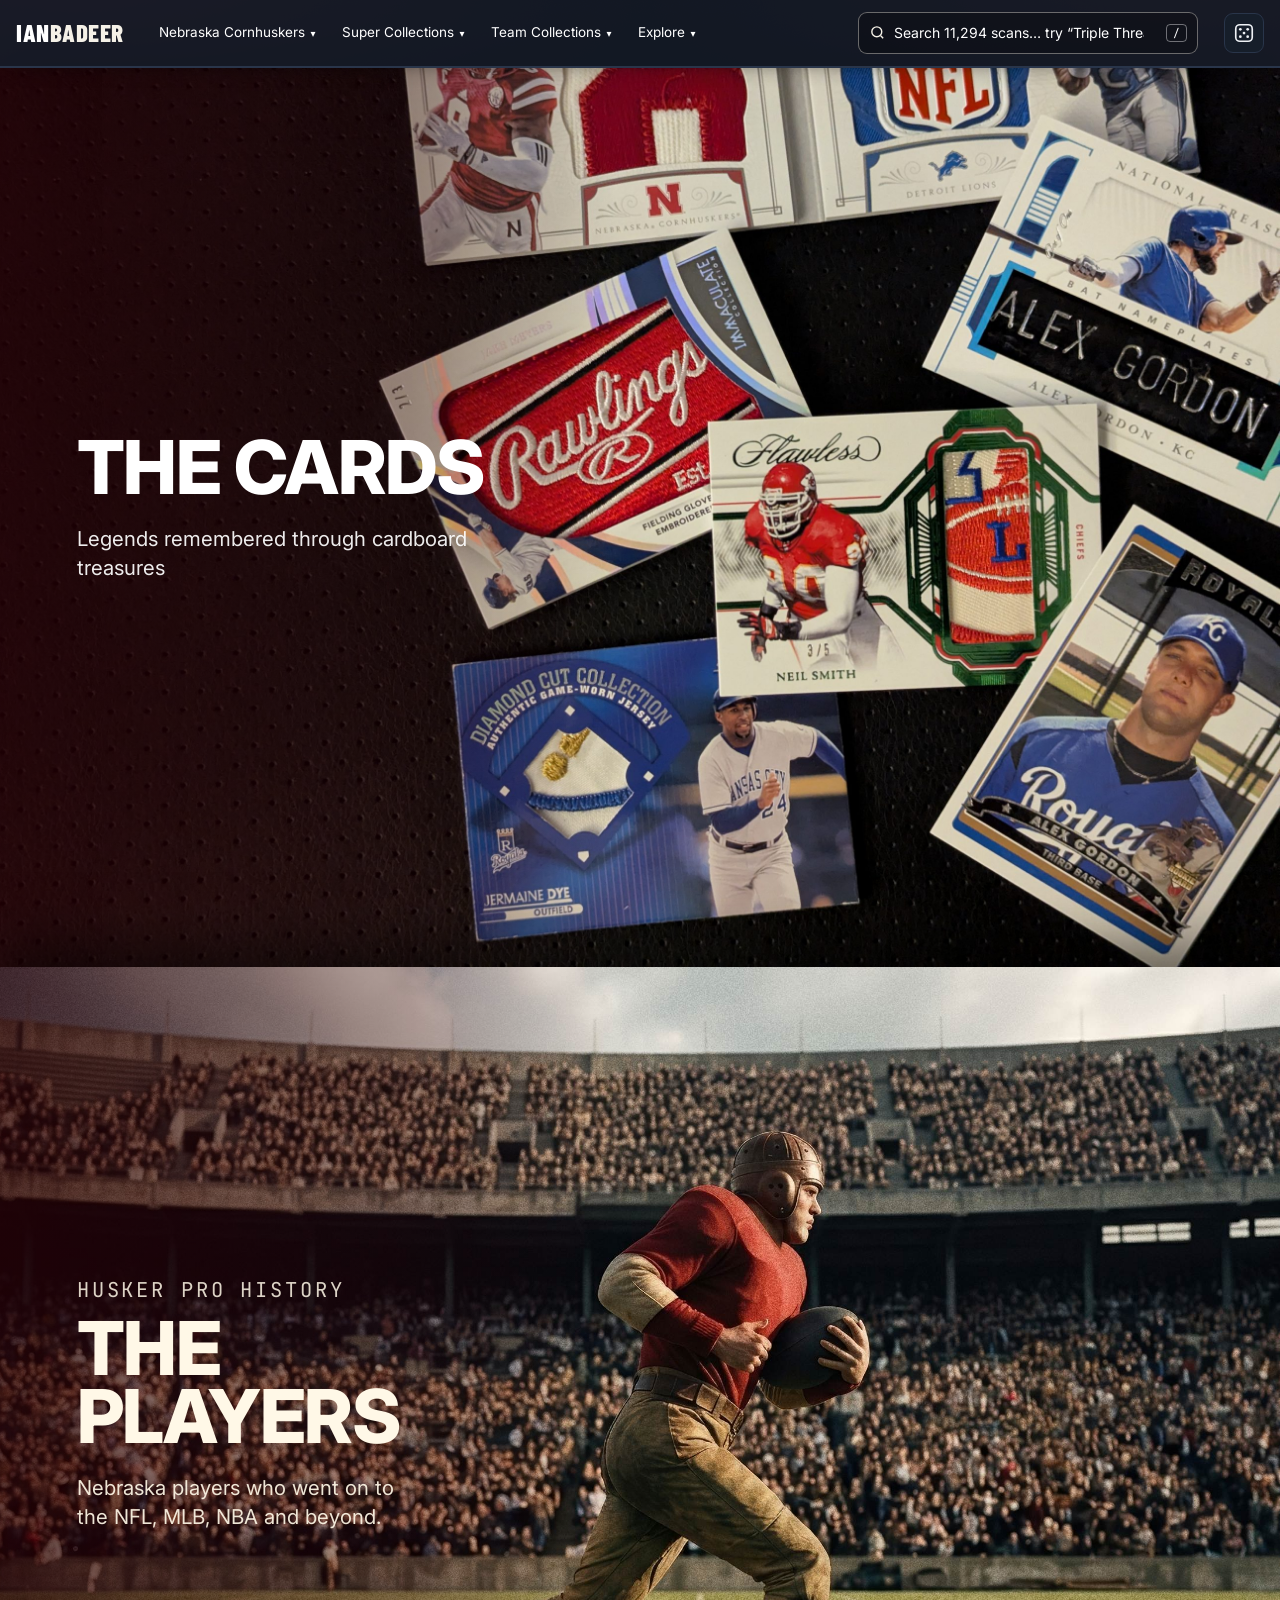
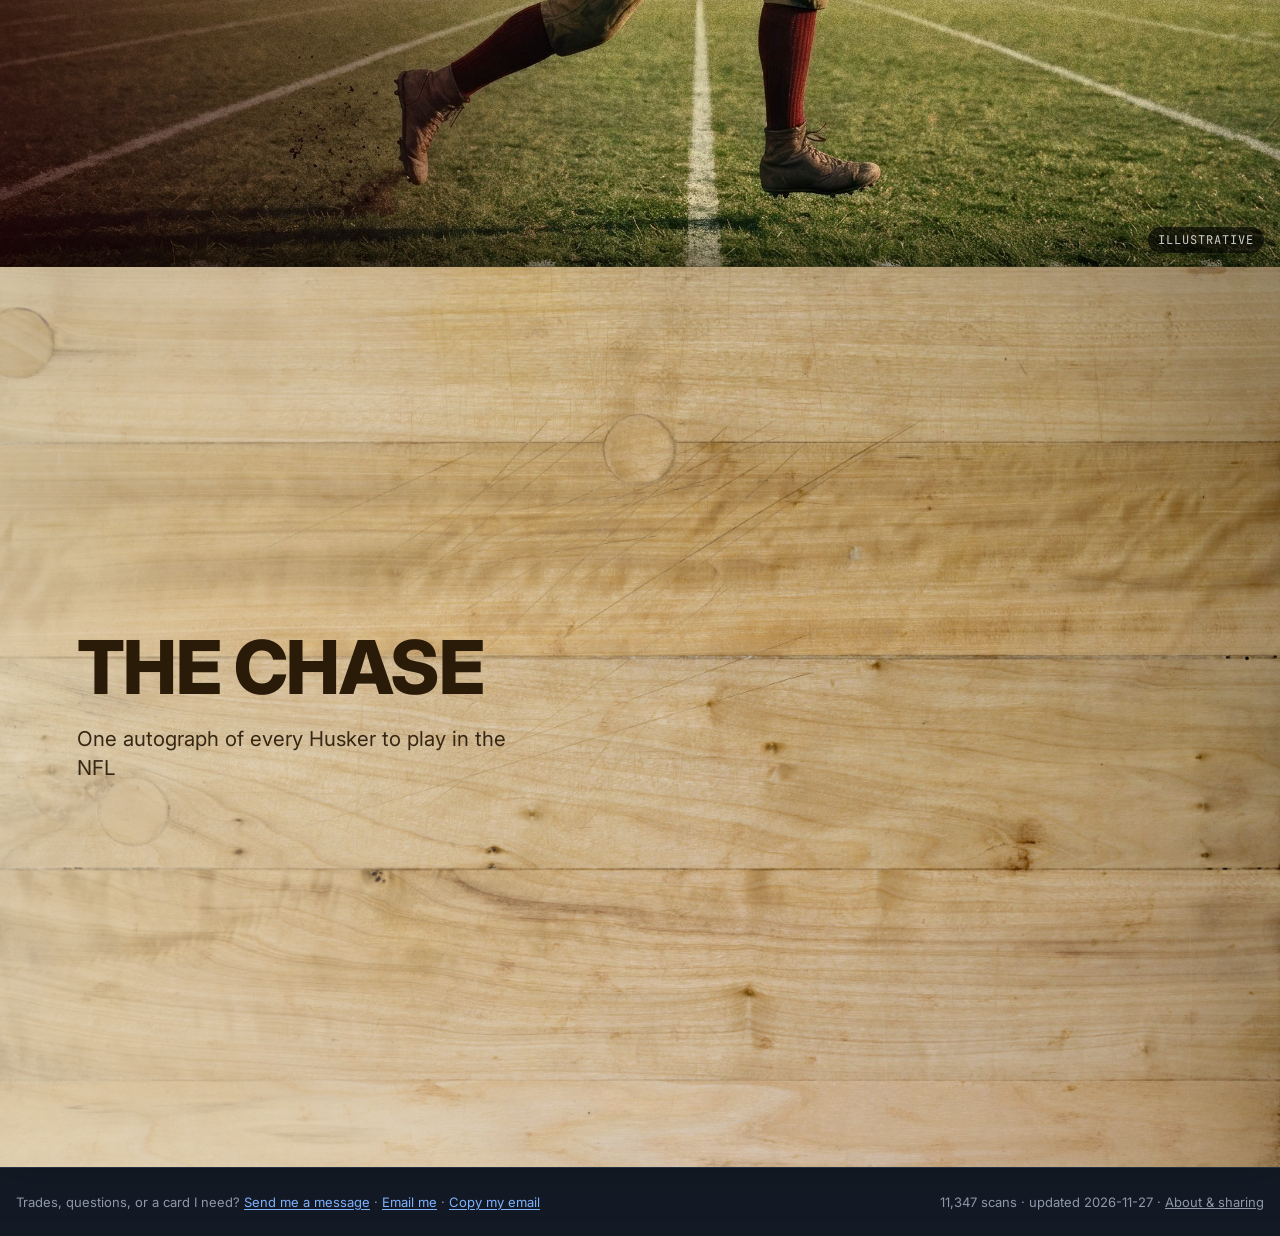
==== commit 010f49ac: "Players and Chase tiles: sharper photos from Ian's originals Co-Authored-By: Claude Sonnet 5.5 <nore" ====
--- a/index.html
+++ b/index.html
@@ -99,6 +99,6 @@
   <section class="v-text" id="v-text" hidden aria-label="Card back text"></section>
   <div class="v-meta" id="v-meta"></div>
 </div>
-<script src="assets/app.js?v=20261128w105"></script>
+<script src="assets/app.js?v=20261128w106"></script>
 </body>
 </html>
